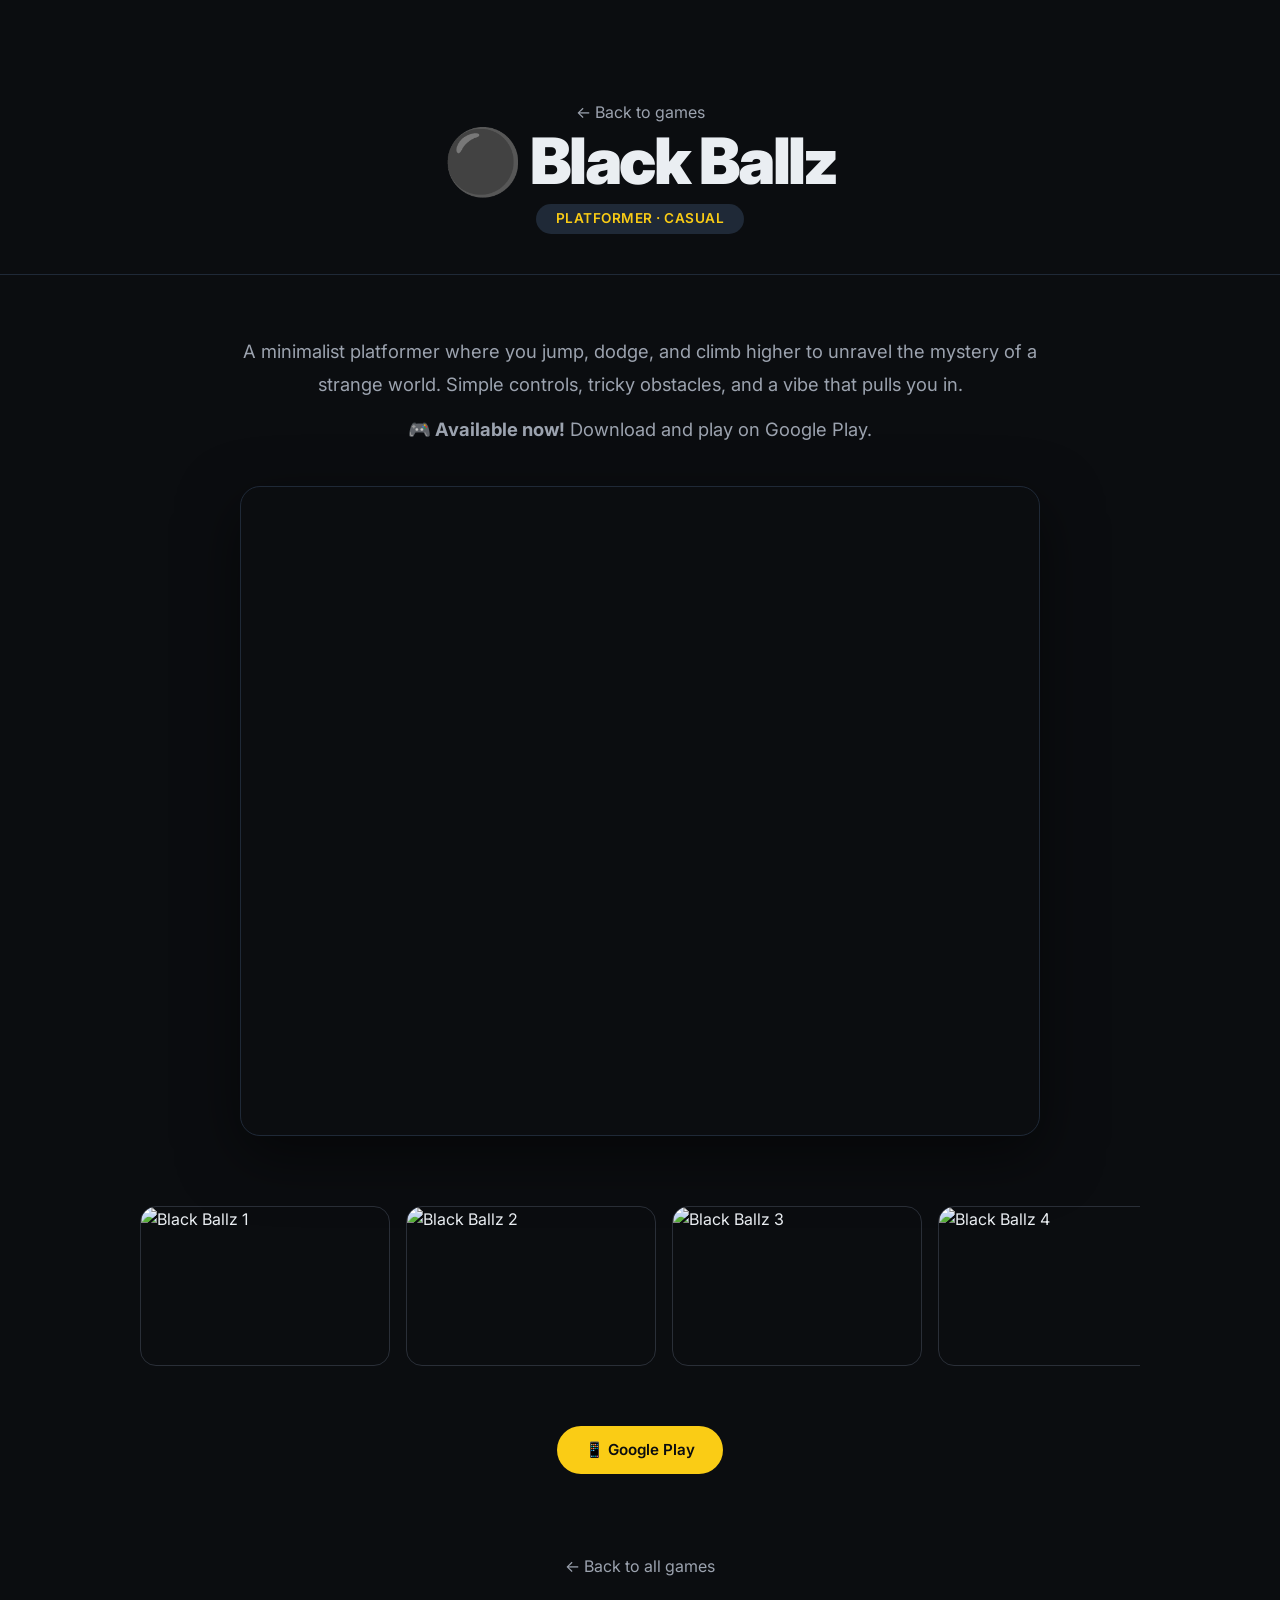
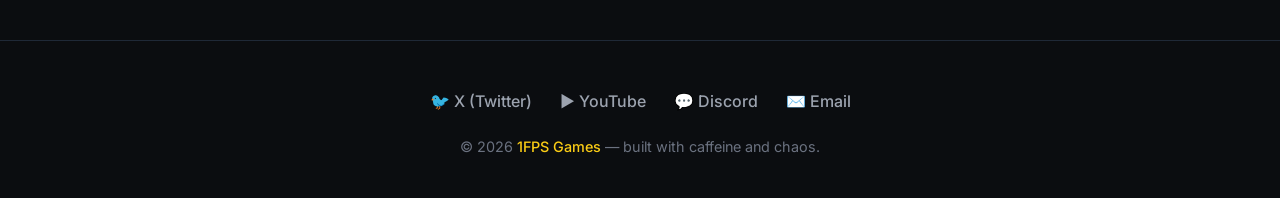
==== black-ballz.html @ e95ba0ad "update" ====
<!DOCTYPE html>
<html lang="en">
<head>
    <meta charset="UTF-8" />
    <meta name="viewport" content="width=device-width, initial-scale=1.0" />
    <title>Black Ballz — 1FPS Games</title>
    <link rel="preconnect" href="https://fonts.googleapis.com" />
    <link rel="preconnect" href="https://fonts.gstatic.com" crossorigin />
    <link href="https://fonts.googleapis.com/css2?family=Inter:opsz,wght@14..32,400;14..32,600;14..32,800;14..32,900&display=swap" rel="stylesheet" />
    <link rel="stylesheet" href="style.css" />
    <style>
        .game-page-hero {
            padding: 60px 0 40px;
            text-align: center;
            border-bottom: 1px solid #1f2937;
        }
        .game-page-hero h1 {
            font-size: 4rem;
            font-weight: 900;
            letter-spacing: -0.04em;
            line-height: 1.1;
        }
        .game-page-hero .game-tag {
            display: inline-block;
            margin-top: 8px;
            font-size: 0.85rem;
            font-weight: 600;
            text-transform: uppercase;
            letter-spacing: 0.5px;
            color: #facc15;
            background: #1f2937;
            padding: 4px 20px;
            border-radius: 40px;
        }
        .game-page-content {
            padding: 60px 0;
        }
        .game-page-content .game-description {
            max-width: 800px;
            margin: 0 auto 40px;
            text-align: center;
            color: #9ca3af;
            font-size: 1.15rem;
            line-height: 1.8;
        }
        .trailer-container {
            max-width: 800px;
            margin: 0 auto 50px;
            border-radius: 20px;
            overflow: hidden;
            box-shadow: 0 20px 60px rgba(0, 0, 0, 0.5);
            border: 1px solid #1f2937;
            position: relative;
            padding-bottom: 56.25%;
            height: 0;
        }
        .trailer-container iframe {
            position: absolute;
            top: 0;
            left: 0;
            width: 100%;
            height: 100%;
            border: none;
        }
        .game-links-section {
            display: flex;
            flex-wrap: wrap;
            justify-content: center;
            gap: 16px;
            margin-top: 30px;
        }
        .game-links-section .btn {
            min-width: 160px;
            text-align: center;
        }
        .back-link {
            display: inline-block;
            margin-top: 40px;
            color: #9ca3af;
            transition: color 0.2s;
        }
        .back-link:hover {
            color: #facc15;
        }
        .game-gallery-full {
            display: flex;
            gap: 16px;
            overflow-x: auto;
            padding: 20px 0;
            scroll-snap-type: x mandatory;
            -webkit-overflow-scrolling: touch;
            max-width: 1000px;
            margin: 0 auto 40px;
        }
        .game-gallery-full img {
            flex: 0 0 auto;
            width: 250px;
            height: 160px;
            border-radius: 16px;
            object-fit: cover;
            scroll-snap-align: start;
            border: 1px solid #2a2f38;
            cursor: pointer;
            transition: transform 0.2s ease, box-shadow 0.2s ease;
        }
        .game-gallery-full img:hover {
            transform: scale(1.05);
            box-shadow: 0 8px 24px rgba(250, 204, 21, 0.15);
        }
        @media (max-width: 640px) {
            .game-page-hero h1 { font-size: 2.8rem; }
            .game-gallery-full img { width: 160px; height: 110px; }
        }
    </style>
</head>
<body>

    <header class="game-page-hero">
        <div class="container">
            <a href="index.html" class="back-link">← Back to games</a>
            <h1>⚫ Black Ballz</h1>
            <span class="game-tag">Platformer · Casual</span>
        </div>
    </header>

    <section class="game-page-content">
        <div class="container">
            <div class="game-description">
                <p>
                    A minimalist platformer where you jump, dodge, and climb higher to unravel the mystery of a strange world. 
                    Simple controls, tricky obstacles, and a vibe that pulls you in.
                </p>
                <p style="margin-top: 12px;">
                    <strong>🎮 Available now!</strong> Download and play on Google Play.
                </p>
            </div>

            <!-- TRAILER -->
            <div class="trailer-container">
                <iframe 
                    src="https://www.youtube.com/embed/yVCKELmYBIY" 
                    title="Black Ballz Trailer"
                    allow="accelerometer; autoplay; clipboard-write; encrypted-media; gyroscope; picture-in-picture"
                    allowfullscreen>
                </iframe>
            </div>

            <!-- GALLERY -->
            <div class="game-gallery-full">
                <img src="https://play-lh.googleusercontent.com/OyClKWVtyPOiO0hYVfM76dNzbMozua8fFEUPiEg4Z4ZxYgqRnT93haM8tOFcZLT7q6cBgE1XhkwMc5qQPL3uqA=w526-h296-rw" alt="Black Ballz 1" />
                <img src="https://play-lh.googleusercontent.com/lFc4f-xydNNICZJhSH2kZSEEl821LP0b1F5_9XeNze1vfHYQj4tlTbBzp5A4XVw_d97s4ehnZUJDlf5fetm8AQ=w526-h296-rw" alt="Black Ballz 2" />
                <img src="https://play-lh.googleusercontent.com/QP9L7s_VzWaVBdxAHklePJasHX6oSVU-AXl0LgVOF_2V_WOPk0MUlA8xfrs9g4e0HBfuQ-sikEfa4BJWZBFZ=w2560-h1440-rw" alt="Black Ballz 3" />
                <img src="https://play-lh.googleusercontent.com/ZsvpkglGdHUY4xej0wB7twHHoUWukZtod-kkZc6a5kdbbt3-DBJG6gPtNkKhbQz40sw1h8cOF_fnnKPZdR6Pyic=w2560-h1440-rw" alt="Black Ballz 4" />
            </div>

            <!-- STORE LINKS -->
            <div class="game-links-section">
                <a href="https://play.google.com/store/apps/details?id=com.blackballz" target="_blank" class="btn btn-primary">📱 Google Play</a>
            </div>

            <div style="text-align: center; margin-top: 40px;">
                <a href="index.html" class="back-link">← Back to all games</a>
            </div>
        </div>
    </section>

    <footer class="footer">
        <div class="container">
            <div class="social-links">
                <a href="https://x.com/nobledestus0" target="_blank">🐦 X (Twitter)</a>
                <a href="https://www.youtube.com/@DSquareGames-f5x" target="_blank">▶️ YouTube</a>
                <a href="https://discord.gg/82nvSSJtq" target="_blank">💬 Discord</a>
                <a href="mailto:dsquaregames0@gmail.com">✉️ Email</a>
            </div>
            <p>&copy; 2026 <a href="index.html">1FPS Games</a> — built with caffeine and chaos.</p>
        </div>
    </footer>

    <img class="hover-preview" id="hoverPreview" src="" alt="preview" />
    <div class="lightbox-overlay" id="lightbox">
        <button class="lightbox-close" id="lightboxClose">&times;</button>
        <img id="lightboxImg" src="" alt="Enlarged screenshot" />
    </div>

    <script src="script.js"></script>
</body>
</html>
---- style.css ----
/* ----- RESET & BASE ----- */
* {
    margin: 0;
    padding: 0;
    box-sizing: border-box;
}

body {
    font-family: 'Inter', sans-serif;
    background: #0b0d10;
    color: #eaeef2;
    line-height: 1.6;
    overflow-x: hidden;
}

a {
    text-decoration: none;
    color: inherit;
}

.container {
    max-width: 1200px;
    margin: 0 auto;
    padding: 0 24px;
}

/* ----- UTILITY ----- */
.section-title {
    font-size: 2.8rem;
    font-weight: 900;
    letter-spacing: -0.03em;
    background: linear-gradient(135deg, #facc15, #f97316);
    -webkit-background-clip: text;
    -webkit-text-fill-color: transparent;
    background-clip: text;
    margin-bottom: 12px;
}

.section-sub {
    font-size: 1.1rem;
    color: #9ca3af;
    max-width: 600px;
}

.btn {
    display: inline-block;
    padding: 12px 28px;
    border-radius: 60px;
    font-weight: 600;
    font-size: 0.95rem;
    transition: all 0.2s ease;
    border: none;
    cursor: pointer;
}

.btn-primary {
    background: #facc15;
    color: #0b0d10;
}
.btn-primary:hover {
    background: #fbbf24;
    transform: scale(1.02);
}

.btn-outline {
    background: transparent;
    color: #eaeef2;
    border: 2px solid #374151;
}
.btn-outline:hover {
    border-color: #facc15;
    color: #facc15;
}

/* ----- HERO (Homepage) ----- */
.hero {
    padding: 80px 0 60px;
    text-align: center;
    border-bottom: 1px solid #1f2937;
}

.hero-badge {
    display: inline-block;
    background: #1f2937;
    padding: 4px 16px;
    border-radius: 40px;
    font-size: 0.8rem;
    font-weight: 600;
    letter-spacing: 0.5px;
    text-transform: uppercase;
    color: #facc15;
    margin-bottom: 20px;
}

.hero h1 {
    font-size: 4.5rem;
    font-weight: 900;
    letter-spacing: -0.04em;
    line-height: 1.1;
}

.hero h1 .highlight {
    background: linear-gradient(135deg, #facc15, #f97316);
    -webkit-background-clip: text;
    -webkit-text-fill-color: transparent;
    background-clip: text;
}

.hero p {
    font-size: 1.25rem;
    color: #9ca3af;
    max-width: 600px;
    margin: 20px auto 32px;
}

.hero-actions {
    display: flex;
    flex-wrap: wrap;
    justify-content: center;
    gap: 16px;
}

/* ----- GAMES GRID (Homepage) ----- */
.games-section {
    padding: 80px 0;
}

.games-grid {
    display: grid;
    grid-template-columns: repeat(auto-fit, minmax(340px, 1fr));
    gap: 40px;
    margin-top: 48px;
}

.game-card-link {
    display: block;
    transition: transform 0.2s ease;
}

.game-card-link:hover {
    transform: translateY(-4px);
}

.game-card {
    background: #14181c;
    border-radius: 32px;
    padding: 28px 24px 32px;
    border: 1px solid #1f2937;
    transition: all 0.25s ease;
    display: flex;
    flex-direction: column;
    height: 100%;
}

.game-card:hover {
    border-color: #facc15;
    box-shadow: 0 20px 40px -12px rgba(250, 204, 21, 0.08);
}

.game-card h3 {
    font-size: 1.8rem;
    font-weight: 800;
    letter-spacing: -0.02em;
}

.game-card .game-tag {
    display: inline-block;
    margin-top: 4px;
    font-size: 0.75rem;
    font-weight: 600;
    text-transform: uppercase;
    letter-spacing: 0.5px;
    color: #facc15;
    background: #1f2937;
    padding: 2px 14px;
    border-radius: 40px;
    align-self: flex-start;
}

.game-card p {
    color: #9ca3af;
    margin: 14px 0 20px;
    flex: 1;
}

/* ----- GALLERY (Homepage) ----- */
.game-gallery {
    display: flex;
    gap: 12px;
    overflow-x: auto;
    padding: 4px 0 12px 0;
    scroll-snap-type: x mandatory;
    -webkit-overflow-scrolling: touch;
    margin-bottom: 22px;
    cursor: grab;
    position: relative;
}
.game-gallery:active { cursor: grabbing; }

.game-gallery::-webkit-scrollbar {
    height: 6px;
}
.game-gallery::-webkit-scrollbar-track {
    background: #1a1f26;
    border-radius: 10px;
}
.game-gallery::-webkit-scrollbar-thumb {
    background: #facc15;
    border-radius: 10px;
}

.game-gallery img {
    flex: 0 0 auto;
    width: 140px;
    height: 90px;
    border-radius: 14px;
    object-fit: cover;
    scroll-snap-align: start;
    transition: transform 0.2s ease, box-shadow 0.2s ease;
    border: 1px solid #2a2f38;
    cursor: pointer;
}

/* ----- HOVER BIG PREVIEW (tooltip) ----- */
.hover-preview {
    display: none;
    position: fixed;
    pointer-events: none;
    z-index: 9998;
    border-radius: 16px;
    box-shadow: 0 20px 60px rgba(0, 0, 0, 0.9);
    border: 2px solid #facc15;
    max-width: 60vw;
    max-height: 70vh;
    object-fit: contain;
    background: #0b0d10;
    padding: 4px;
    transform: translate(-50%, -50%) scale(0.95);
    transition: transform 0.15s ease, opacity 0.15s ease;
    opacity: 0;
}

.hover-preview.visible {
    display: block;
    opacity: 1;
    transform: translate(-50%, -50%) scale(1);
}

/* ----- STORE LINKS (Homepage) ----- */
.game-card .store-links {
    display: flex;
    flex-wrap: wrap;
    gap: 12px;
    margin-top: 6px;
}

.game-card .store-links .btn {
    flex: 1 0 auto;
    text-align: center;
    padding: 10px 18px;
    font-size: 0.85rem;
}

.game-card .btn-outline {
    border-color: #374151;
}

/* ----- FOOTER ----- */
.footer {
    padding: 48px 0 40px;
    border-top: 1px solid #1f2937;
    text-align: center;
    color: #6b7280;
    font-size: 0.9rem;
}

.footer a {
    color: #facc15;
    font-weight: 500;
}
.footer a:hover {
    text-decoration: underline;
}

.footer .social-links {
    display: flex;
    justify-content: center;
    flex-wrap: wrap;
    gap: 28px;
    margin-bottom: 20px;
}

.footer .social-links a {
    color: #9ca3af;
    font-weight: 500;
    transition: color 0.2s;
    font-size: 1rem;
}
.footer .social-links a:hover {
    color: #facc15;
    text-decoration: none;
}

/* ----- LIGHTBOX ----- */
.lightbox-overlay {
    display: none;
    position: fixed;
    top: 0;
    left: 0;
    width: 100%;
    height: 100%;
    background: rgba(0, 0, 0, 0.88);
    backdrop-filter: blur(6px);
    justify-content: center;
    align-items: center;
    z-index: 9999;
    padding: 30px;
    animation: fadeIn 0.25s ease;
}
.lightbox-overlay.active {
    display: flex;
}

.lightbox-overlay img {
    max-width: 90vw;
    max-height: 90vh;
    border-radius: 20px;
    box-shadow: 0 30px 80px rgba(0, 0, 0, 0.8);
    object-fit: contain;
    animation: zoomIn 0.3s cubic-bezier(0.2, 0, 0, 1);
}

.lightbox-close {
    position: absolute;
    top: 30px;
    right: 40px;
    font-size: 3rem;
    color: #fff;
    cursor: pointer;
    transition: transform 0.2s;
    background: none;
    border: none;
    line-height: 1;
    font-weight: 300;
    opacity: 0.7;
}
.lightbox-close:hover {
    transform: rotate(90deg);
    opacity: 1;
}

@keyframes fadeIn {
    from { opacity: 0; }
    to { opacity: 1; }
}
@keyframes zoomIn {
    from { transform: scale(0.85); opacity: 0; }
    to { transform: scale(1); opacity: 1; }
}

/* ----- RESPONSIVE ----- */
@media (max-width: 640px) {
    .hero h1 {
        font-size: 2.8rem;
    }
    .section-title {
        font-size: 2.2rem;
    }
    .games-grid {
        grid-template-columns: 1fr;
    }
    .footer .social-links {
        gap: 16px;
    }
    .game-gallery img {
        width: 110px;
        height: 74px;
    }
    .lightbox-overlay img {
        max-width: 95vw;
        max-height: 80vh;
    }
    .hover-preview {
        max-width: 80vw;
        max-height: 50vh;
    }
}
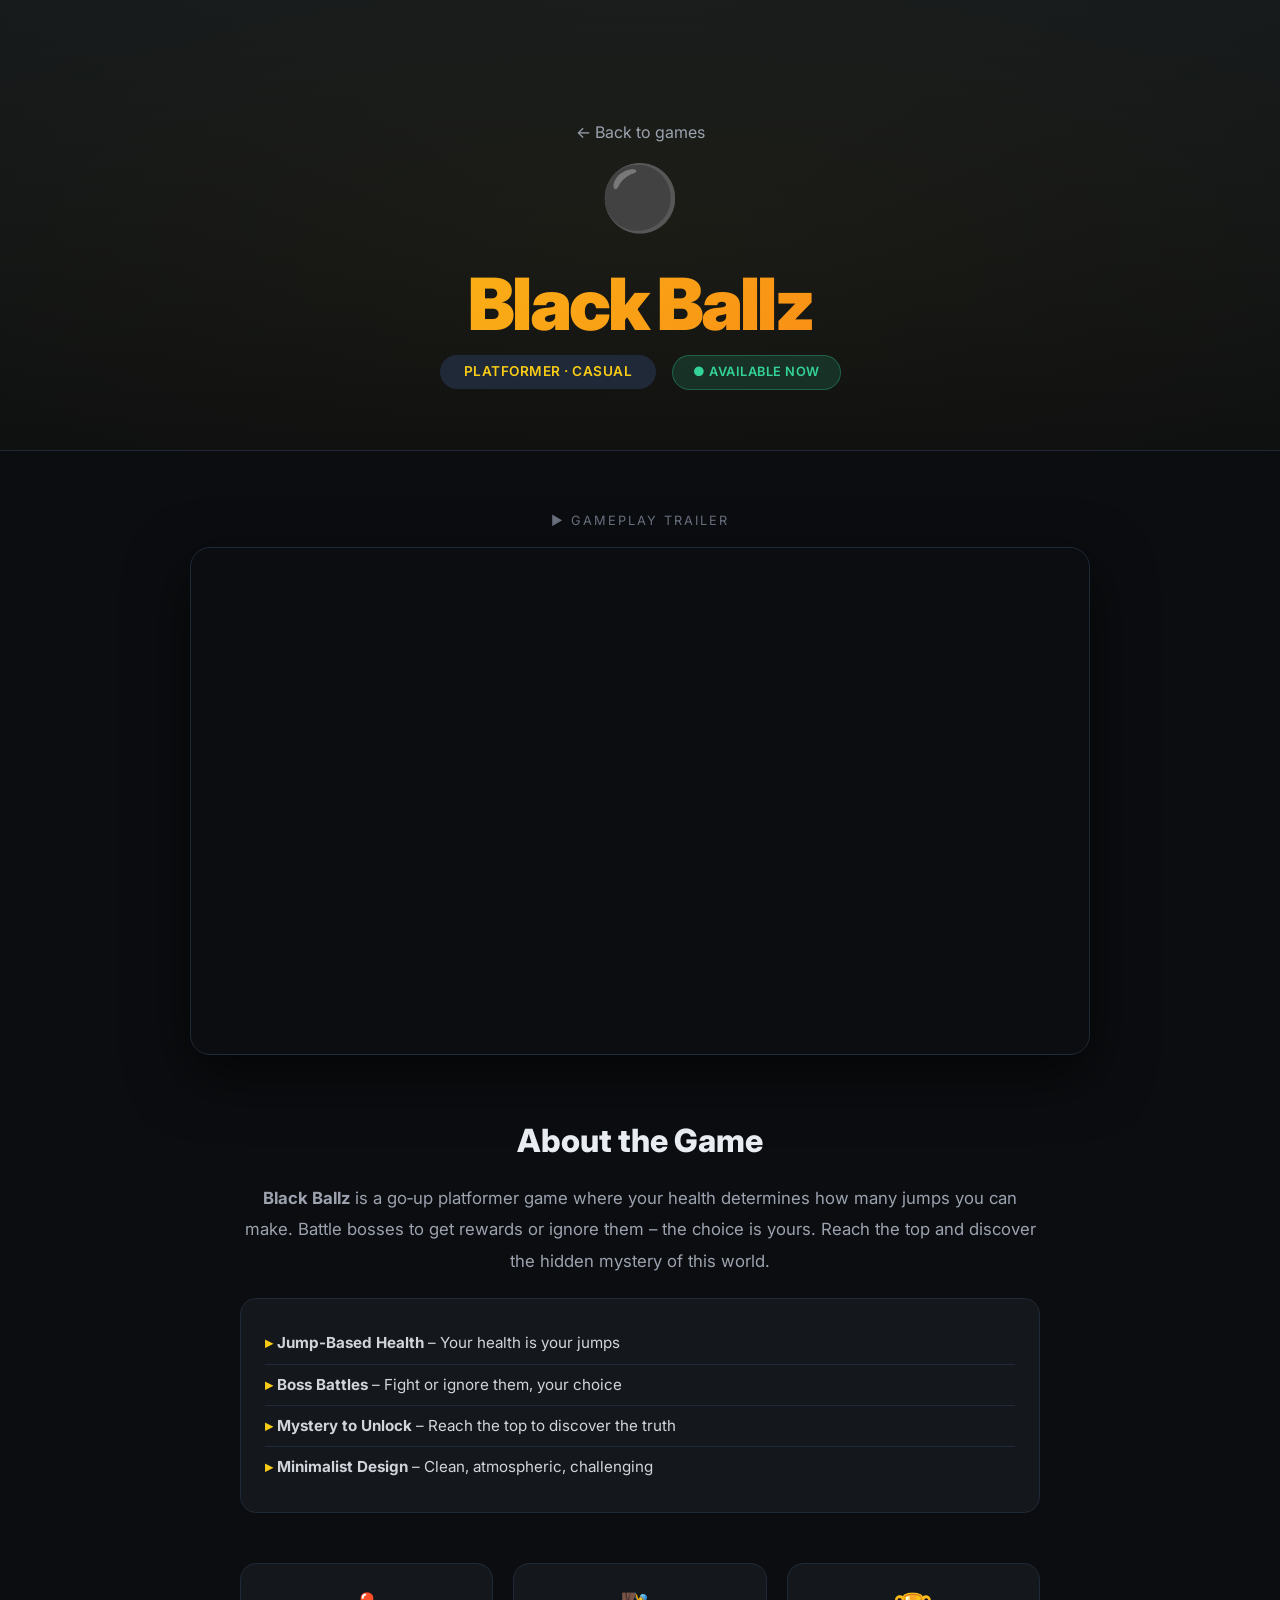
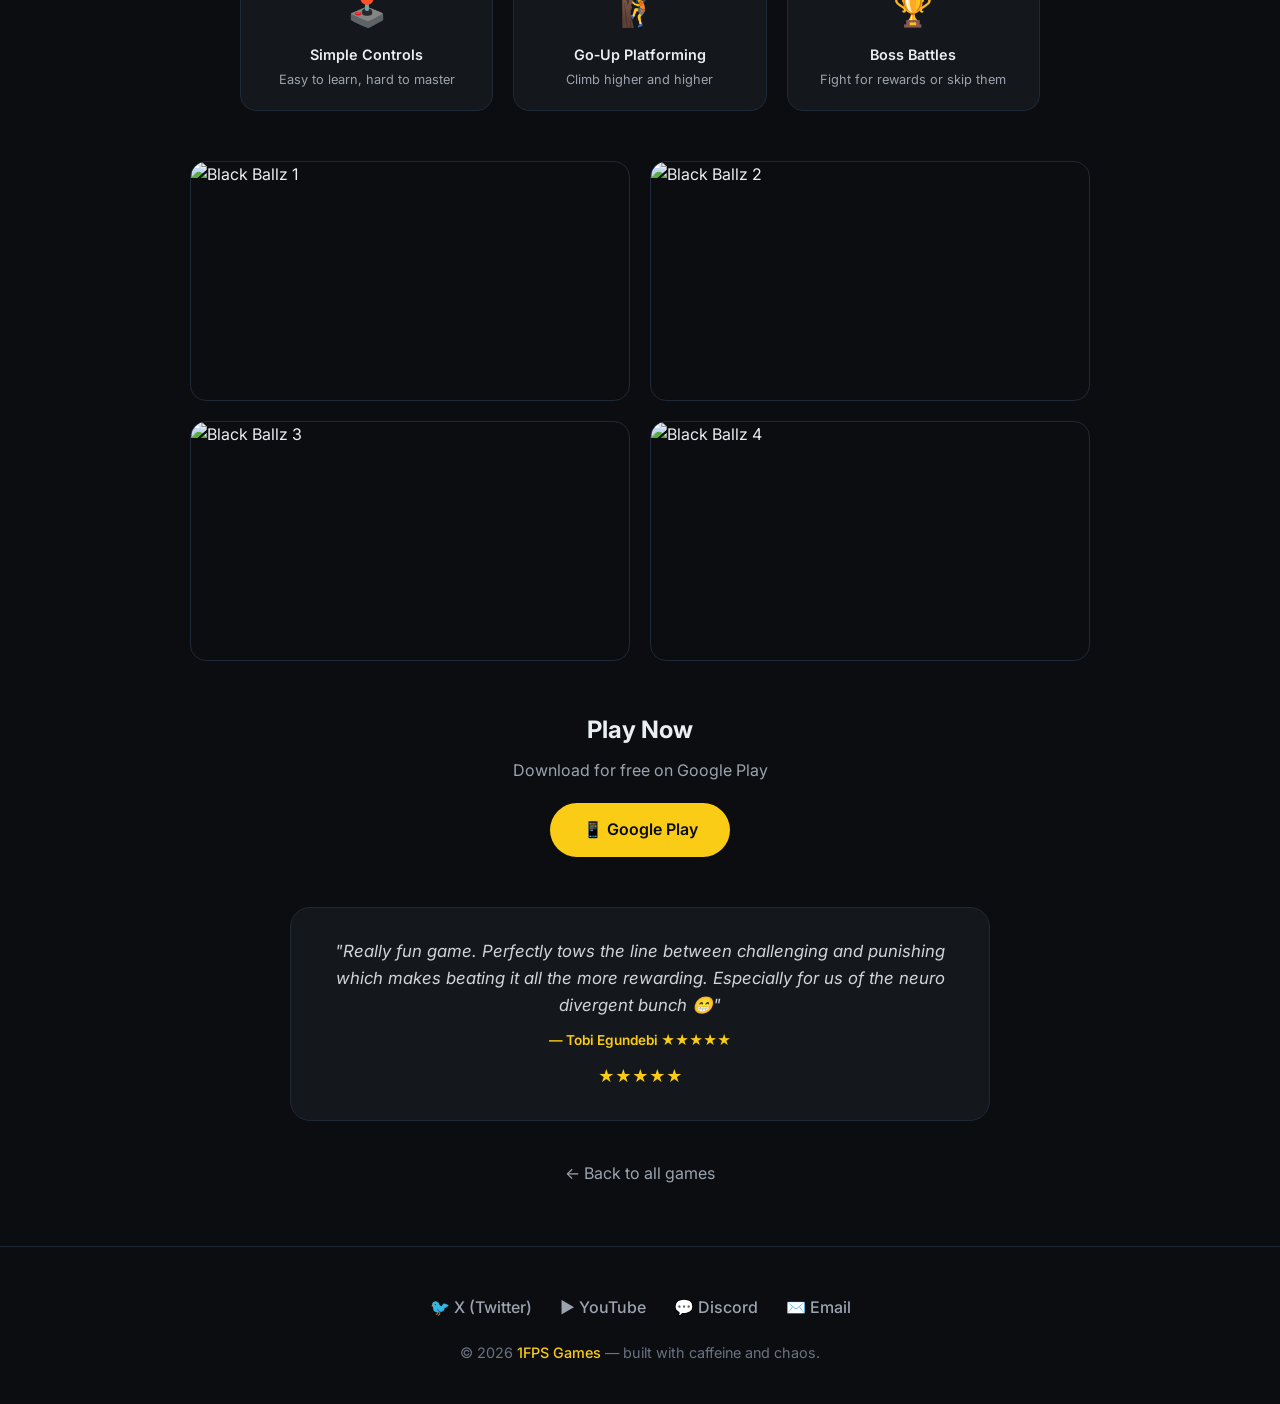
==== commit fef9c0bd: "update" ====
--- a/black-ballz.html
+++ b/black-ballz.html
@@ -4,57 +4,105 @@
     <meta charset="UTF-8" />
     <meta name="viewport" content="width=device-width, initial-scale=1.0" />
     <title>Black Ballz — 1FPS Games</title>
+    <link rel="icon" type="image/png" href="favicon.png" />
     <link rel="preconnect" href="https://fonts.googleapis.com" />
     <link rel="preconnect" href="https://fonts.gstatic.com" crossorigin />
     <link href="https://fonts.googleapis.com/css2?family=Inter:opsz,wght@14..32,400;14..32,600;14..32,800;14..32,900&display=swap" rel="stylesheet" />
     <link rel="stylesheet" href="style.css" />
     <style>
-        .game-page-hero {
-            padding: 60px 0 40px;
-            text-align: center;
+        .game-hero {
+            position: relative;
+            padding: 80px 0 60px;
+            text-align: center;
+            background: linear-gradient(180deg, #14181c 0%, #0b0d10 100%);
             border-bottom: 1px solid #1f2937;
-        }
-        .game-page-hero h1 {
+            overflow: hidden;
+        }
+        .game-hero::before {
+            content: '';
+            position: absolute;
+            top: -50%;
+            left: -50%;
+            width: 200%;
+            height: 200%;
+            background: radial-gradient(ellipse at center, rgba(250, 204, 21, 0.05) 0%, transparent 70%);
+            animation: heroGlow 20s ease-in-out infinite alternate;
+        }
+        @keyframes heroGlow {
+            0% { transform: translate(0, 0); }
+            100% { transform: translate(10%, 10%); }
+        }
+        .game-hero * { position: relative; z-index: 1; }
+
+        .game-hero .game-icon {
             font-size: 4rem;
+            display: block;
+            margin-bottom: 16px;
+        }
+        .game-hero h1 {
+            font-size: 4.5rem;
             font-weight: 900;
             letter-spacing: -0.04em;
             line-height: 1.1;
-        }
-        .game-page-hero .game-tag {
+            background: linear-gradient(135deg, #facc15, #f97316);
+            -webkit-background-clip: text;
+            -webkit-text-fill-color: transparent;
+            background-clip: text;
+        }
+        .game-hero .game-tag {
             display: inline-block;
-            margin-top: 8px;
+            margin-top: 12px;
             font-size: 0.85rem;
             font-weight: 600;
             text-transform: uppercase;
             letter-spacing: 0.5px;
             color: #facc15;
             background: #1f2937;
-            padding: 4px 20px;
+            padding: 6px 24px;
             border-radius: 40px;
         }
-        .game-page-content {
+        .game-hero .game-status {
+            display: inline-block;
+            margin-top: 12px;
+            margin-left: 12px;
+            font-size: 0.8rem;
+            font-weight: 600;
+            text-transform: uppercase;
+            letter-spacing: 0.5px;
+            color: #34d399;
+            background: rgba(52, 211, 153, 0.15);
+            padding: 6px 20px;
+            border-radius: 40px;
+            border: 1px solid rgba(52, 211, 153, 0.3);
+        }
+
+        .game-content {
             padding: 60px 0;
         }
-        .game-page-content .game-description {
-            max-width: 800px;
-            margin: 0 auto 40px;
-            text-align: center;
-            color: #9ca3af;
-            font-size: 1.15rem;
-            line-height: 1.8;
-        }
-        .trailer-container {
-            max-width: 800px;
-            margin: 0 auto 50px;
+
+        .trailer-section {
+            max-width: 900px;
+            margin: 0 auto 60px;
+        }
+        .trailer-section .section-label {
+            text-align: center;
+            font-size: 0.8rem;
+            text-transform: uppercase;
+            letter-spacing: 2px;
+            color: #6b7280;
+            margin-bottom: 16px;
+        }
+        .trailer-wrapper {
+            position: relative;
             border-radius: 20px;
             overflow: hidden;
-            box-shadow: 0 20px 60px rgba(0, 0, 0, 0.5);
+            box-shadow: 0 20px 60px rgba(0, 0, 0, 0.6);
             border: 1px solid #1f2937;
-            position: relative;
             padding-bottom: 56.25%;
             height: 0;
-        }
-        .trailer-container iframe {
+            background: #0b0d10;
+        }
+        .trailer-wrapper iframe {
             position: absolute;
             top: 0;
             left: 0;
@@ -62,17 +110,143 @@
             height: 100%;
             border: none;
         }
-        .game-links-section {
+
+        .about-section {
+            max-width: 800px;
+            margin: 0 auto 50px;
+            text-align: center;
+        }
+        .about-section h2 {
+            font-size: 2rem;
+            font-weight: 800;
+            margin-bottom: 16px;
+            color: #eaeef2;
+        }
+        .about-section p {
+            color: #9ca3af;
+            font-size: 1.05rem;
+            line-height: 1.9;
+            margin-bottom: 16px;
+        }
+        .about-section .highlight-box {
+            background: #14181c;
+            border: 1px solid #1f2937;
+            border-radius: 16px;
+            padding: 24px;
+            margin-top: 20px;
+            text-align: left;
+        }
+        .about-section .highlight-box ul {
+            list-style: none;
+            padding: 0;
+            color: #d1d5db;
+        }
+        .about-section .highlight-box ul li {
+            padding: 8px 0;
+            border-bottom: 1px solid #1f2937;
+            font-size: 0.95rem;
+        }
+        .about-section .highlight-box ul li:last-child {
+            border-bottom: none;
+        }
+        .about-section .highlight-box ul li::before {
+            content: '▸ ';
+            color: #facc15;
+            font-weight: 700;
+        }
+
+        .features-grid {
+            display: grid;
+            grid-template-columns: repeat(3, 1fr);
+            gap: 20px;
+            max-width: 800px;
+            margin: 0 auto 50px;
+        }
+        .feature-item {
+            background: #14181c;
+            border: 1px solid #1f2937;
+            border-radius: 16px;
+            padding: 20px;
+            text-align: center;
+            transition: border-color 0.2s;
+        }
+        .feature-item:hover {
+            border-color: #facc15;
+        }
+        .feature-item .feature-icon {
+            font-size: 2rem;
+            display: block;
+            margin-bottom: 8px;
+        }
+        .feature-item .feature-label {
+            font-size: 0.9rem;
+            font-weight: 600;
+            color: #eaeef2;
+        }
+        .feature-item .feature-desc {
+            font-size: 0.8rem;
+            color: #9ca3af;
+            margin-top: 4px;
+        }
+
+        .screenshot-grid {
+            display: grid;
+            grid-template-columns: repeat(2, 1fr);
+            gap: 20px;
+            max-width: 900px;
+            margin: 0 auto 50px;
+        }
+        .screenshot-grid img {
+            width: 100%;
+            height: 240px;
+            object-fit: cover;
+            border-radius: 16px;
+            border: 1px solid #1f2937;
+            cursor: pointer;
+            transition: transform 0.3s ease, box-shadow 0.3s ease;
+        }
+        .screenshot-grid img:hover {
+            transform: scale(1.03);
+            box-shadow: 0 12px 32px rgba(0, 0, 0, 0.4);
+            border-color: #facc15;
+        }
+
+        .store-buttons {
             display: flex;
             flex-wrap: wrap;
             justify-content: center;
             gap: 16px;
-            margin-top: 30px;
-        }
-        .game-links-section .btn {
-            min-width: 160px;
-            text-align: center;
-        }
+            margin-top: 20px;
+        }
+        .store-buttons .btn {
+            min-width: 180px;
+            text-align: center;
+            padding: 14px 32px;
+            font-size: 1rem;
+        }
+
+        .quotes-section {
+            max-width: 700px;
+            margin: 50px auto 0;
+            padding: 30px;
+            background: #14181c;
+            border-radius: 20px;
+            border: 1px solid #1f2937;
+            text-align: center;
+        }
+        .quotes-section .quote {
+            font-size: 1.05rem;
+            color: #d1d5db;
+            font-style: italic;
+            line-height: 1.6;
+        }
+        .quotes-section .quote-author {
+            margin-top: 12px;
+            font-size: 0.85rem;
+            color: #facc15;
+            font-weight: 600;
+        }
+
         .back-link {
             display: inline-block;
             margin-top: 40px;
@@ -82,71 +256,100 @@
         .back-link:hover {
             color: #facc15;
         }
-        .game-gallery-full {
-            display: flex;
-            gap: 16px;
-            overflow-x: auto;
-            padding: 20px 0;
-            scroll-snap-type: x mandatory;
-            -webkit-overflow-scrolling: touch;
-            max-width: 1000px;
-            margin: 0 auto 40px;
-        }
-        .game-gallery-full img {
-            flex: 0 0 auto;
-            width: 250px;
-            height: 160px;
-            border-radius: 16px;
-            object-fit: cover;
-            scroll-snap-align: start;
-            border: 1px solid #2a2f38;
-            cursor: pointer;
-            transition: transform 0.2s ease, box-shadow 0.2s ease;
-        }
-        .game-gallery-full img:hover {
-            transform: scale(1.05);
-            box-shadow: 0 8px 24px rgba(250, 204, 21, 0.15);
-        }
+
         @media (max-width: 640px) {
-            .game-page-hero h1 { font-size: 2.8rem; }
-            .game-gallery-full img { width: 160px; height: 110px; }
+            .game-hero h1 { font-size: 2.8rem; }
+            .screenshot-grid {
+                grid-template-columns: 1fr;
+            }
+            .screenshot-grid img {
+                height: 200px;
+            }
+            .features-grid {
+                grid-template-columns: 1fr 1fr;
+            }
+            .game-hero .game-status {
+                display: block;
+                margin-left: 0;
+                margin-top: 8px;
+            }
+        }
+        @media (max-width: 480px) {
+            .features-grid {
+                grid-template-columns: 1fr;
+            }
         }
     </style>
 </head>
 <body>
 
-    <header class="game-page-hero">
+    <!-- ===== HERO ===== -->
+    <header class="game-hero">
         <div class="container">
-            <a href="index.html" class="back-link">← Back to games</a>
-            <h1>⚫ Black Ballz</h1>
-            <span class="game-tag">Platformer · Casual</span>
+            <a href="index.html" class="back-link" style="position:relative;z-index:2;">← Back to games</a>
+            <span class="game-icon">⚫</span>
+            <h1>Black Ballz</h1>
+            <div>
+                <span class="game-tag">Platformer · Casual</span>
+                <span class="game-status">● Available Now</span>
+            </div>
         </div>
     </header>
 
-    <section class="game-page-content">
+    <!-- ===== CONTENT ===== -->
+    <section class="game-content">
         <div class="container">
-            <div class="game-description">
+
+            <!-- TRAILER -->
+            <div class="trailer-section">
+                <div class="section-label">▶ Gameplay Trailer</div>
+                <div class="trailer-wrapper">
+                    <iframe
+                        src="https://www.youtube.com/embed/yVCKELmYBIY"
+                        title="Black Ballz Trailer"
+                        allow="accelerometer; autoplay; clipboard-write; encrypted-media; gyroscope; picture-in-picture"
+                        allowfullscreen>
+                    </iframe>
+                </div>
+            </div>
+
+            <!-- ABOUT -->
+            <div class="about-section">
+                <h2>About the Game</h2>
                 <p>
-                    A minimalist platformer where you jump, dodge, and climb higher to unravel the mystery of a strange world. 
-                    Simple controls, tricky obstacles, and a vibe that pulls you in.
+                    <strong>Black Ballz</strong> is a go‑up platformer game where your health determines how many jumps you can make. Battle bosses to get rewards or ignore them – the choice is yours. Reach the top and discover the hidden mystery of this world.
                 </p>
-                <p style="margin-top: 12px;">
-                    <strong>🎮 Available now!</strong> Download and play on Google Play.
-                </p>
-            </div>
-
-            <!-- TRAILER -->
-            <div class="trailer-container">
-                <iframe 
-                    src="https://www.youtube.com/embed/yVCKELmYBIY" 
-                    title="Black Ballz Trailer"
-                    allow="accelerometer; autoplay; clipboard-write; encrypted-media; gyroscope; picture-in-picture"
-                    allowfullscreen>
-                </iframe>
-            </div>
-
-            <!-- GALLERY -->
-            <div class="game-gallery-full">
+                <div class="highlight-box">
+                    <ul>
+                        <li><strong>Jump-Based Health</strong> – Your health is your jumps</li>
+                        <li><strong>Boss Battles</strong> – Fight or ignore them, your choice</li>
+                        <li><strong>Mystery to Unlock</strong> – Reach the top to discover the truth</li>
+                        <li><strong>Minimalist Design</strong> – Clean, atmospheric, challenging</li>
+                    </ul>
+                </div>
+            </div>
+
+            <!-- FEATURES (3 items) -->
+            <div class="features-grid">
+                <div class="feature-item">
+                    <span class="feature-icon">🕹️</span>
+                    <div class="feature-label">Simple Controls</div>
+                    <div class="feature-desc">Easy to learn, hard to master</div>
+                </div>
+                <div class="feature-item">
+                    <span class="feature-icon">🧗</span>
+                    <div class="feature-label">Go‑Up Platforming</div>
+                    <div class="feature-desc">Climb higher and higher</div>
+                </div>
+                <div class="feature-item">
+                    <span class="feature-icon">🏆</span>
+                    <div class="feature-label">Boss Battles</div>
+                    <div class="feature-desc">Fight for rewards or skip them</div>
+                </div>
+            </div>
+
+            <!-- SCREENSHOTS (Grid) -->
+            <div class="screenshot-grid">
                 <img src="https://play-lh.googleusercontent.com/OyClKWVtyPOiO0hYVfM76dNzbMozua8fFEUPiEg4Z4ZxYgqRnT93haM8tOFcZLT7q6cBgE1XhkwMc5qQPL3uqA=w526-h296-rw" alt="Black Ballz 1" />
                 <img src="https://play-lh.googleusercontent.com/lFc4f-xydNNICZJhSH2kZSEEl821LP0b1F5_9XeNze1vfHYQj4tlTbBzp5A4XVw_d97s4ehnZUJDlf5fetm8AQ=w526-h296-rw" alt="Black Ballz 2" />
                 <img src="https://play-lh.googleusercontent.com/QP9L7s_VzWaVBdxAHklePJasHX6oSVU-AXl0LgVOF_2V_WOPk0MUlA8xfrs9g4e0HBfuQ-sikEfa4BJWZBFZ=w2560-h1440-rw" alt="Black Ballz 3" />
@@ -154,16 +357,32 @@
             </div>
 
             <!-- STORE LINKS -->
-            <div class="game-links-section">
-                <a href="https://play.google.com/store/apps/details?id=com.blackballz" target="_blank" class="btn btn-primary">📱 Google Play</a>
-            </div>
-
-            <div style="text-align: center; margin-top: 40px;">
+            <div style="text-align:center;">
+                <h2 style="font-size:1.5rem;font-weight:700;margin-bottom:8px;">Play Now</h2>
+                <p style="color:#9ca3af;margin-bottom:20px;">Download for free on Google Play</p>
+                <div class="store-buttons">
+                    <a href="https://play.google.com/store/apps/details?id=com.blackballz" target="_blank" class="btn btn-primary">📱 Google Play</a>
+                </div>
+            </div>
+
+            <!-- PLAYER QUOTES -->
+            <div class="quotes-section">
+                <div class="quote">"Really fun game. Perfectly tows the line between challenging and punishing which makes beating it all the more rewarding. Especially for us of the neuro divergent bunch 😁"</div>
+                <div class="quote-author">— Tobi Egundebi ★★★★★</div>
+                <div style="margin-top:12px;display:flex;justify-content:center;gap:4px;color:#facc15;">
+                    ★★★★★
+                </div>
+            </div>
+
+            <!-- BACK LINK -->
+            <div style="text-align:center;">
                 <a href="index.html" class="back-link">← Back to all games</a>
             </div>
+
         </div>
     </section>
 
+    <!-- ===== FOOTER ===== -->
     <footer class="footer">
         <div class="container">
             <div class="social-links">
@@ -176,6 +395,7 @@
         </div>
     </footer>
 
+    <!-- Lightbox -->
     <img class="hover-preview" id="hoverPreview" src="" alt="preview" />
     <div class="lightbox-overlay" id="lightbox">
         <button class="lightbox-close" id="lightboxClose">&times;</button>
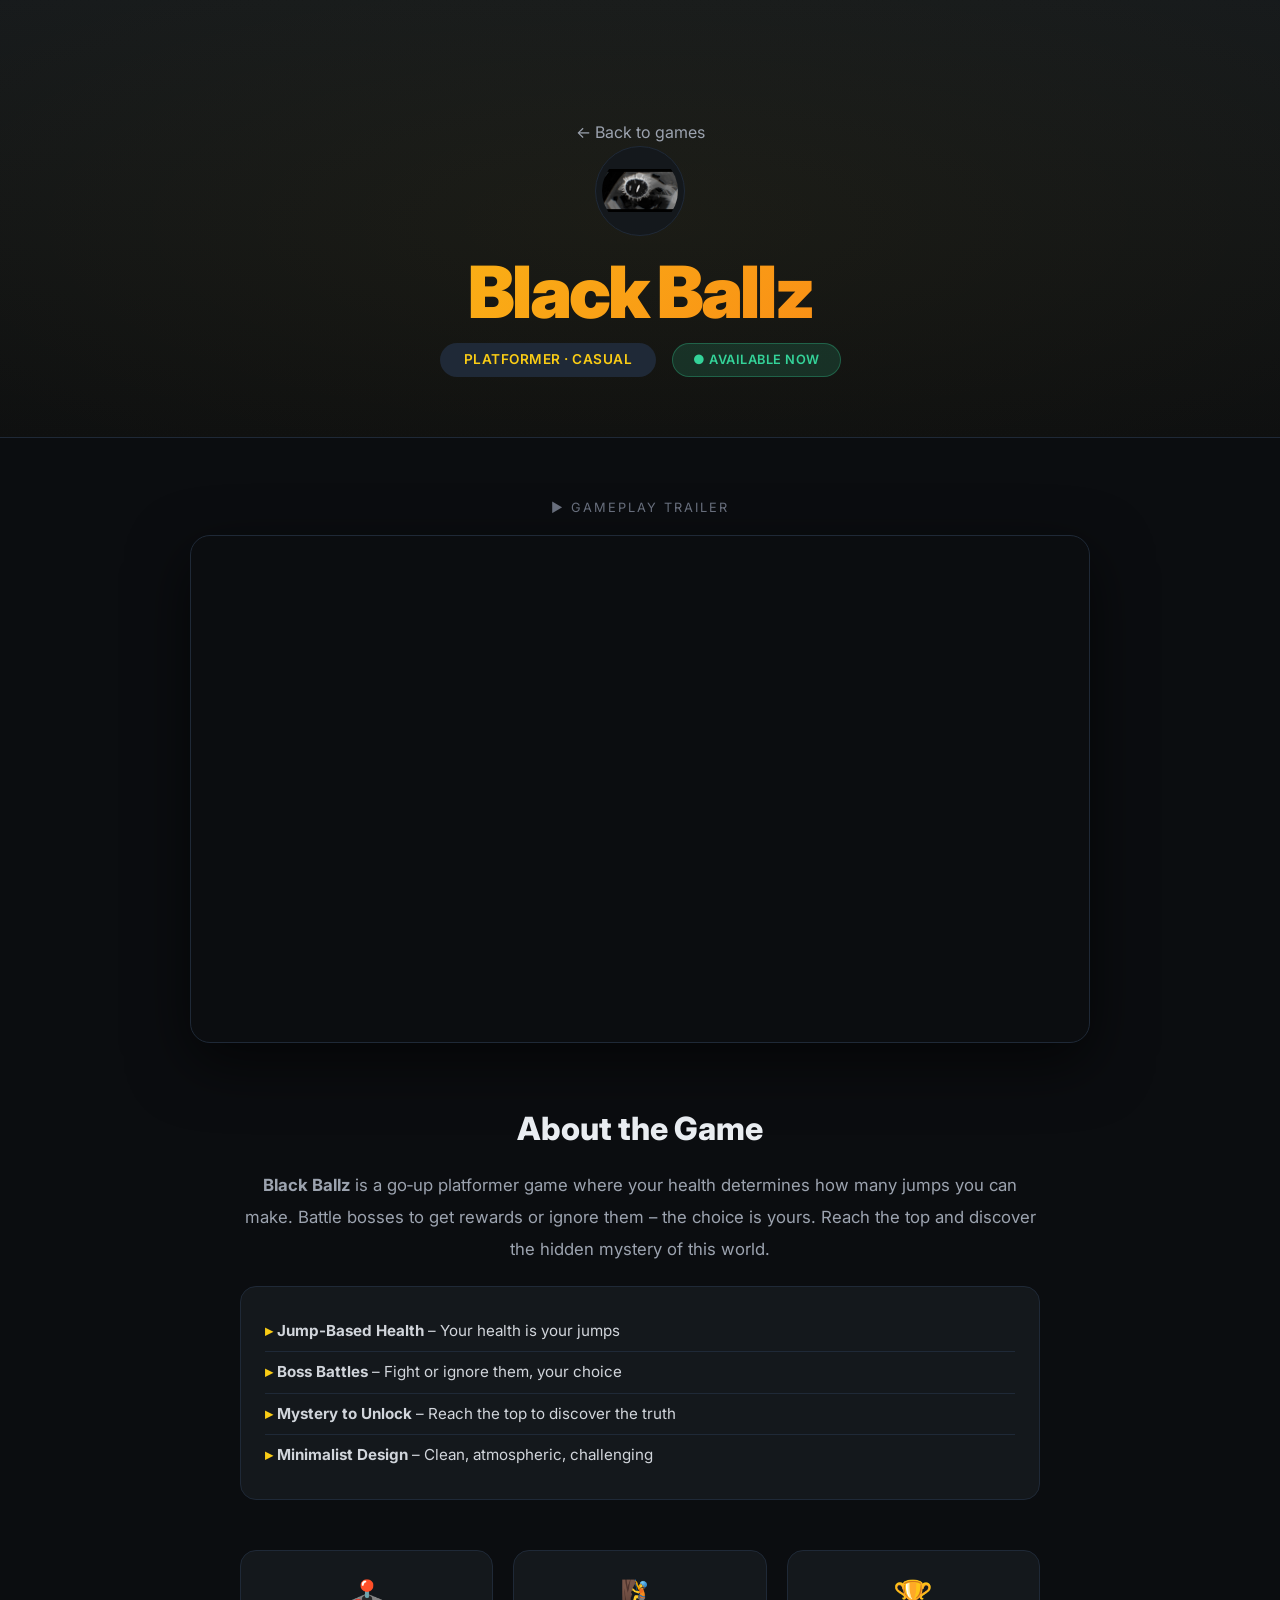
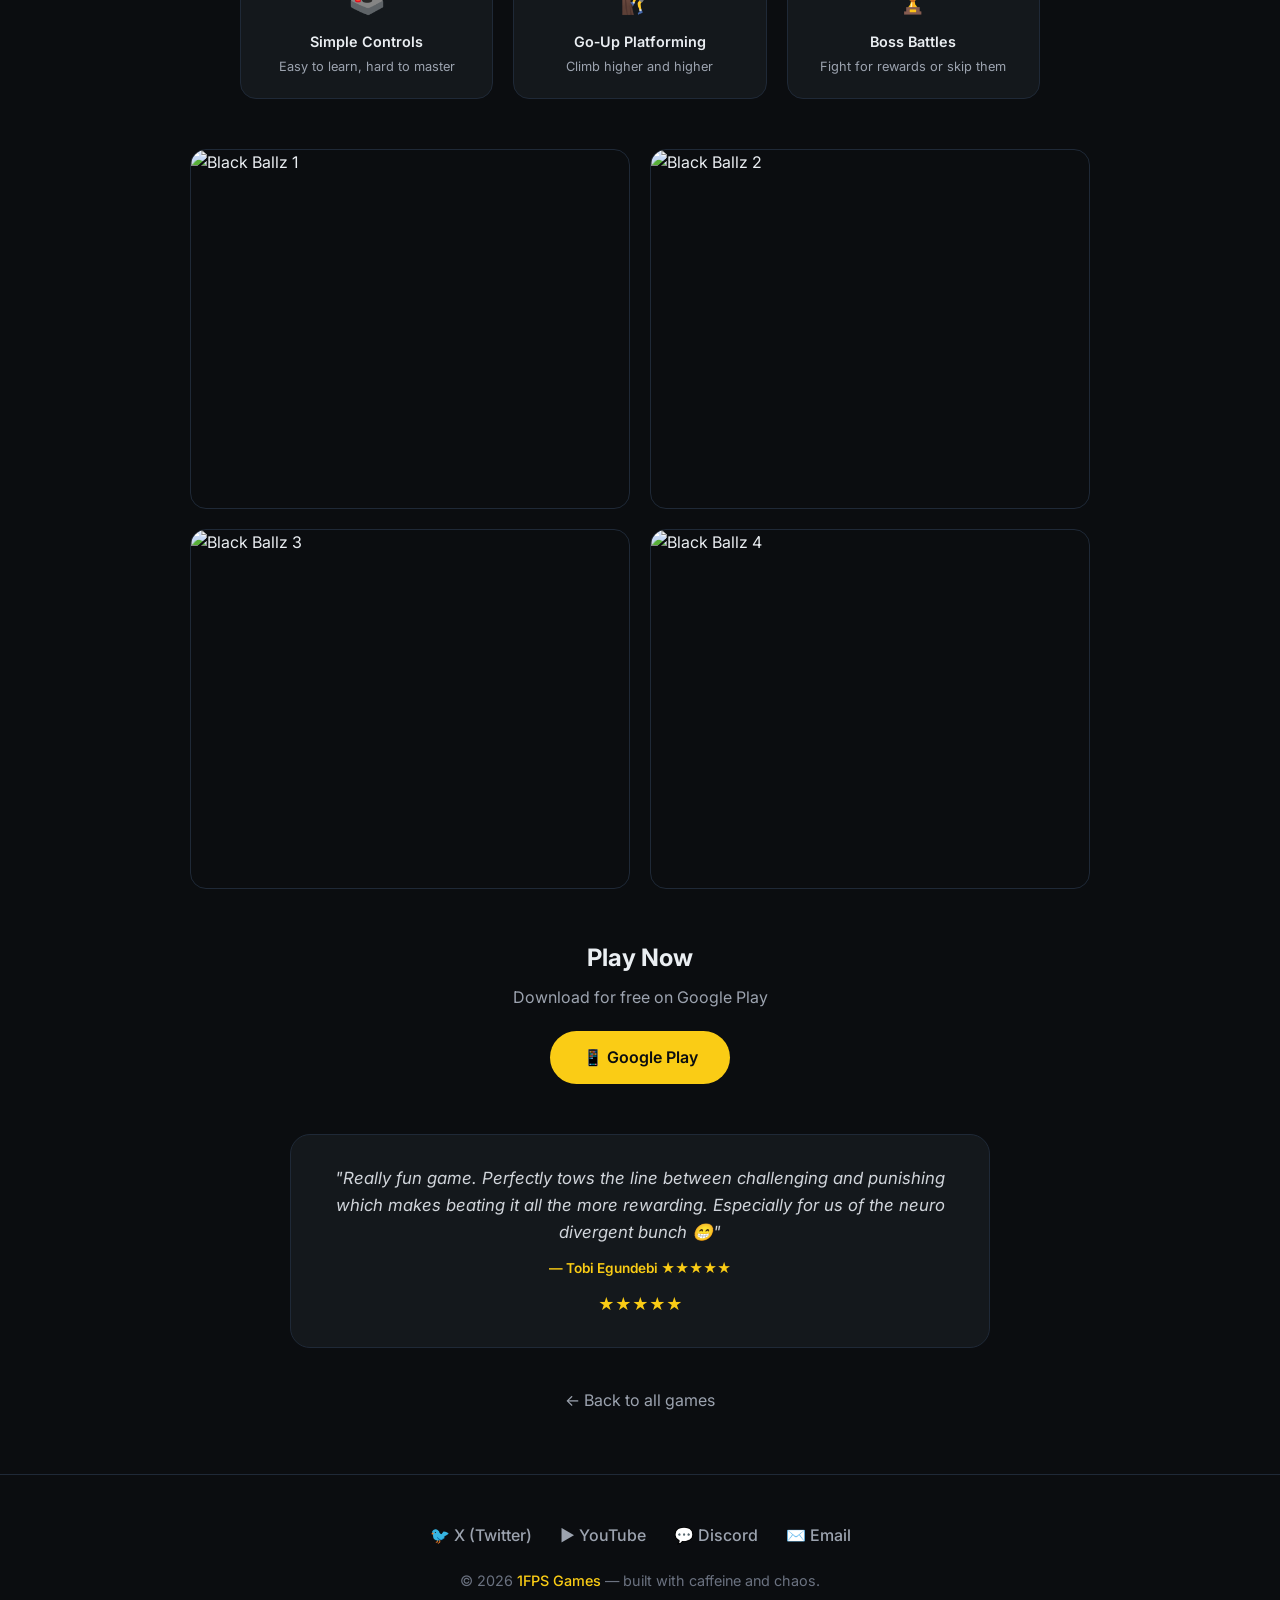
==== commit 31adc88e: "update" ====
--- a/black-ballz.html
+++ b/black-ballz.html
@@ -34,11 +34,18 @@
         }
         .game-hero * { position: relative; z-index: 1; }
 
-        .game-hero .game-icon {
-            font-size: 4rem;
+        .game-icon-img {
+            width: 90px;
+            height: 90px;
+            object-fit: contain;
+            border-radius: 50%;
             display: block;
-            margin-bottom: 16px;
-        }
+            margin: 0 auto 16px;
+            background: #14181c;
+            padding: 6px;
+            border: 1px solid #1f2937;
+        }
+
         .game-hero h1 {
             font-size: 4.5rem;
             font-weight: 900;
@@ -76,10 +83,7 @@
             border: 1px solid rgba(52, 211, 153, 0.3);
         }
 
-        .game-content {
-            padding: 60px 0;
-        }
-
+        .game-content { padding: 60px 0; }
         .trailer-section {
             max-width: 900px;
             margin: 0 auto 60px;
@@ -146,9 +150,7 @@
             border-bottom: 1px solid #1f2937;
             font-size: 0.95rem;
         }
-        .about-section .highlight-box ul li:last-child {
-            border-bottom: none;
-        }
+        .about-section .highlight-box ul li:last-child { border-bottom: none; }
         .about-section .highlight-box ul li::before {
             content: '▸ ';
             color: #facc15;
@@ -170,9 +172,7 @@
             text-align: center;
             transition: border-color 0.2s;
         }
-        .feature-item:hover {
-            border-color: #facc15;
-        }
+        .feature-item:hover { border-color: #facc15; }
         .feature-item .feature-icon {
             font-size: 2rem;
             display: block;
@@ -189,6 +189,7 @@
             margin-top: 4px;
         }
 
+        /* ----- BLACK BALLZ SCREENSHOT GRID (portrait-friendly) ----- */
         .screenshot-grid {
             display: grid;
             grid-template-columns: repeat(2, 1fr);
@@ -198,8 +199,9 @@
         }
         .screenshot-grid img {
             width: 100%;
-            height: 240px;
-            object-fit: cover;
+            height: 360px;
+            object-fit: contain;
+            background: #0b0d10;
             border-radius: 16px;
             border: 1px solid #1f2937;
             cursor: pointer;
@@ -253,41 +255,33 @@
             color: #9ca3af;
             transition: color 0.2s;
         }
-        .back-link:hover {
-            color: #facc15;
-        }
+        .back-link:hover { color: #facc15; }
 
         @media (max-width: 640px) {
             .game-hero h1 { font-size: 2.8rem; }
-            .screenshot-grid {
-                grid-template-columns: 1fr;
-            }
-            .screenshot-grid img {
-                height: 200px;
-            }
-            .features-grid {
-                grid-template-columns: 1fr 1fr;
-            }
+            .screenshot-grid { grid-template-columns: 1fr; }
+            .screenshot-grid img { height: 400px; }
+            .features-grid { grid-template-columns: 1fr 1fr; }
             .game-hero .game-status {
                 display: block;
                 margin-left: 0;
                 margin-top: 8px;
             }
+            .game-icon-img { width: 70px; height: 70px; }
         }
         @media (max-width: 480px) {
-            .features-grid {
-                grid-template-columns: 1fr;
-            }
+            .features-grid { grid-template-columns: 1fr; }
+            .game-icon-img { width: 60px; height: 60px; }
+            .screenshot-grid img { height: 300px; }
         }
     </style>
 </head>
 <body>
 
-    <!-- ===== HERO ===== -->
     <header class="game-hero">
         <div class="container">
             <a href="index.html" class="back-link" style="position:relative;z-index:2;">← Back to games</a>
-            <span class="game-icon">⚫</span>
+            <img class="game-icon-img" src="bb-icon.png" alt="Black Ballz icon" />
             <h1>Black Ballz</h1>
             <div>
                 <span class="game-tag">Platformer · Casual</span>
@@ -296,7 +290,6 @@
         </div>
     </header>
 
-    <!-- ===== CONTENT ===== -->
     <section class="game-content">
         <div class="container">
 
@@ -304,21 +297,14 @@
             <div class="trailer-section">
                 <div class="section-label">▶ Gameplay Trailer</div>
                 <div class="trailer-wrapper">
-                    <iframe
-                        src="https://www.youtube.com/embed/yVCKELmYBIY"
-                        title="Black Ballz Trailer"
-                        allow="accelerometer; autoplay; clipboard-write; encrypted-media; gyroscope; picture-in-picture"
-                        allowfullscreen>
-                    </iframe>
+                    <iframe src="https://www.youtube.com/embed/yVCKELmYBIY" title="Black Ballz Trailer" allow="accelerometer; autoplay; clipboard-write; encrypted-media; gyroscope; picture-in-picture" allowfullscreen></iframe>
                 </div>
             </div>
 
             <!-- ABOUT -->
             <div class="about-section">
                 <h2>About the Game</h2>
-                <p>
-                    <strong>Black Ballz</strong> is a go‑up platformer game where your health determines how many jumps you can make. Battle bosses to get rewards or ignore them – the choice is yours. Reach the top and discover the hidden mystery of this world.
-                </p>
+                <p><strong>Black Ballz</strong> is a go‑up platformer game where your health determines how many jumps you can make. Battle bosses to get rewards or ignore them – the choice is yours. Reach the top and discover the hidden mystery of this world.</p>
                 <div class="highlight-box">
                     <ul>
                         <li><strong>Jump-Based Health</strong> – Your health is your jumps</li>
@@ -329,7 +315,7 @@
                 </div>
             </div>
 
-            <!-- FEATURES (3 items) -->
+            <!-- FEATURES -->
             <div class="features-grid">
                 <div class="feature-item">
                     <span class="feature-icon">🕹️</span>
@@ -348,7 +334,7 @@
                 </div>
             </div>
 
-            <!-- SCREENSHOTS (Grid) -->
+            <!-- SCREENSHOTS (portrait-friendly) -->
             <div class="screenshot-grid">
                 <img src="https://play-lh.googleusercontent.com/OyClKWVtyPOiO0hYVfM76dNzbMozua8fFEUPiEg4Z4ZxYgqRnT93haM8tOFcZLT7q6cBgE1XhkwMc5qQPL3uqA=w526-h296-rw" alt="Black Ballz 1" />
                 <img src="https://play-lh.googleusercontent.com/lFc4f-xydNNICZJhSH2kZSEEl821LP0b1F5_9XeNze1vfHYQj4tlTbBzp5A4XVw_d97s4ehnZUJDlf5fetm8AQ=w526-h296-rw" alt="Black Ballz 2" />
@@ -365,16 +351,13 @@
                 </div>
             </div>
 
-            <!-- PLAYER QUOTES -->
+            <!-- QUOTES -->
             <div class="quotes-section">
                 <div class="quote">"Really fun game. Perfectly tows the line between challenging and punishing which makes beating it all the more rewarding. Especially for us of the neuro divergent bunch 😁"</div>
                 <div class="quote-author">— Tobi Egundebi ★★★★★</div>
-                <div style="margin-top:12px;display:flex;justify-content:center;gap:4px;color:#facc15;">
-                    ★★★★★
-                </div>
-            </div>
-
-            <!-- BACK LINK -->
+                <div style="margin-top:12px;display:flex;justify-content:center;gap:4px;color:#facc15;">★★★★★</div>
+            </div>
+
             <div style="text-align:center;">
                 <a href="index.html" class="back-link">← Back to all games</a>
             </div>
@@ -382,7 +365,6 @@
         </div>
     </section>
 
-    <!-- ===== FOOTER ===== -->
     <footer class="footer">
         <div class="container">
             <div class="social-links">
@@ -395,7 +377,6 @@
         </div>
     </footer>
 
-    <!-- Lightbox -->
     <img class="hover-preview" id="hoverPreview" src="" alt="preview" />
     <div class="lightbox-overlay" id="lightbox">
         <button class="lightbox-close" id="lightboxClose">&times;</button>
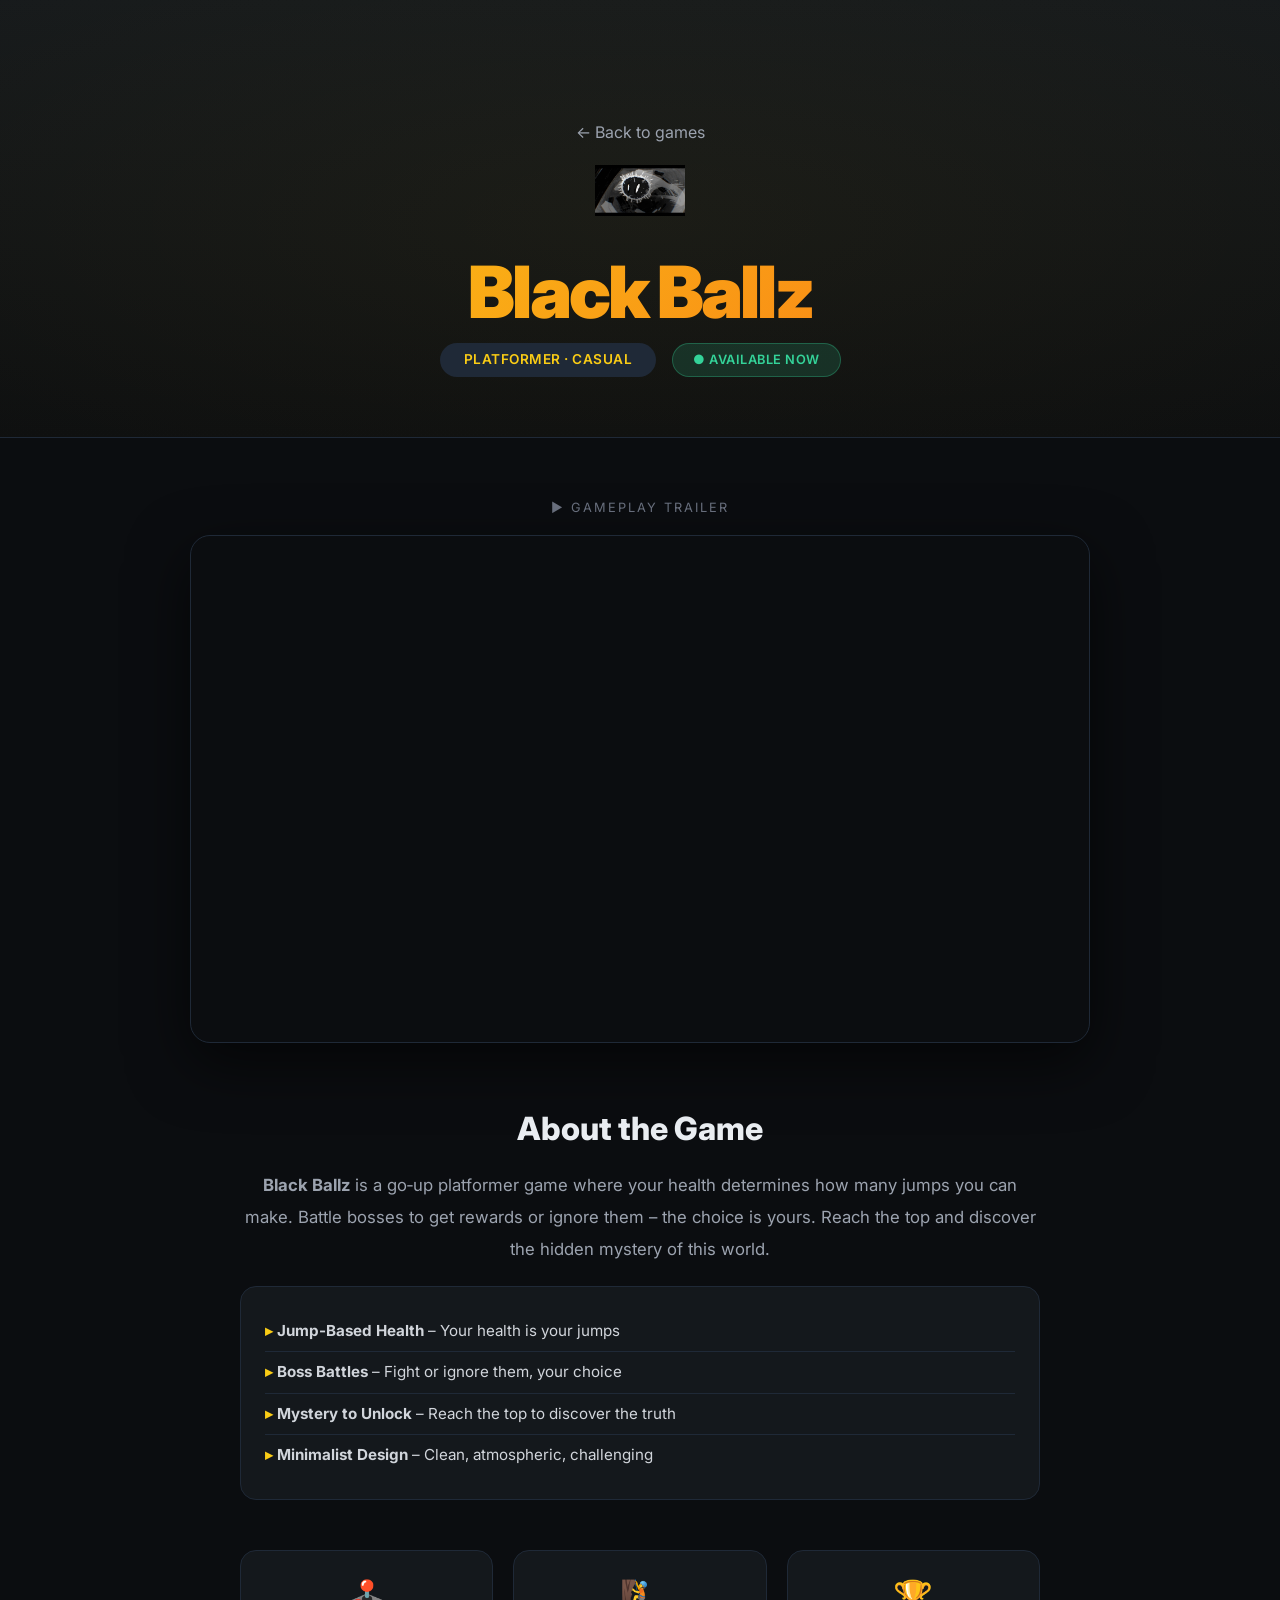
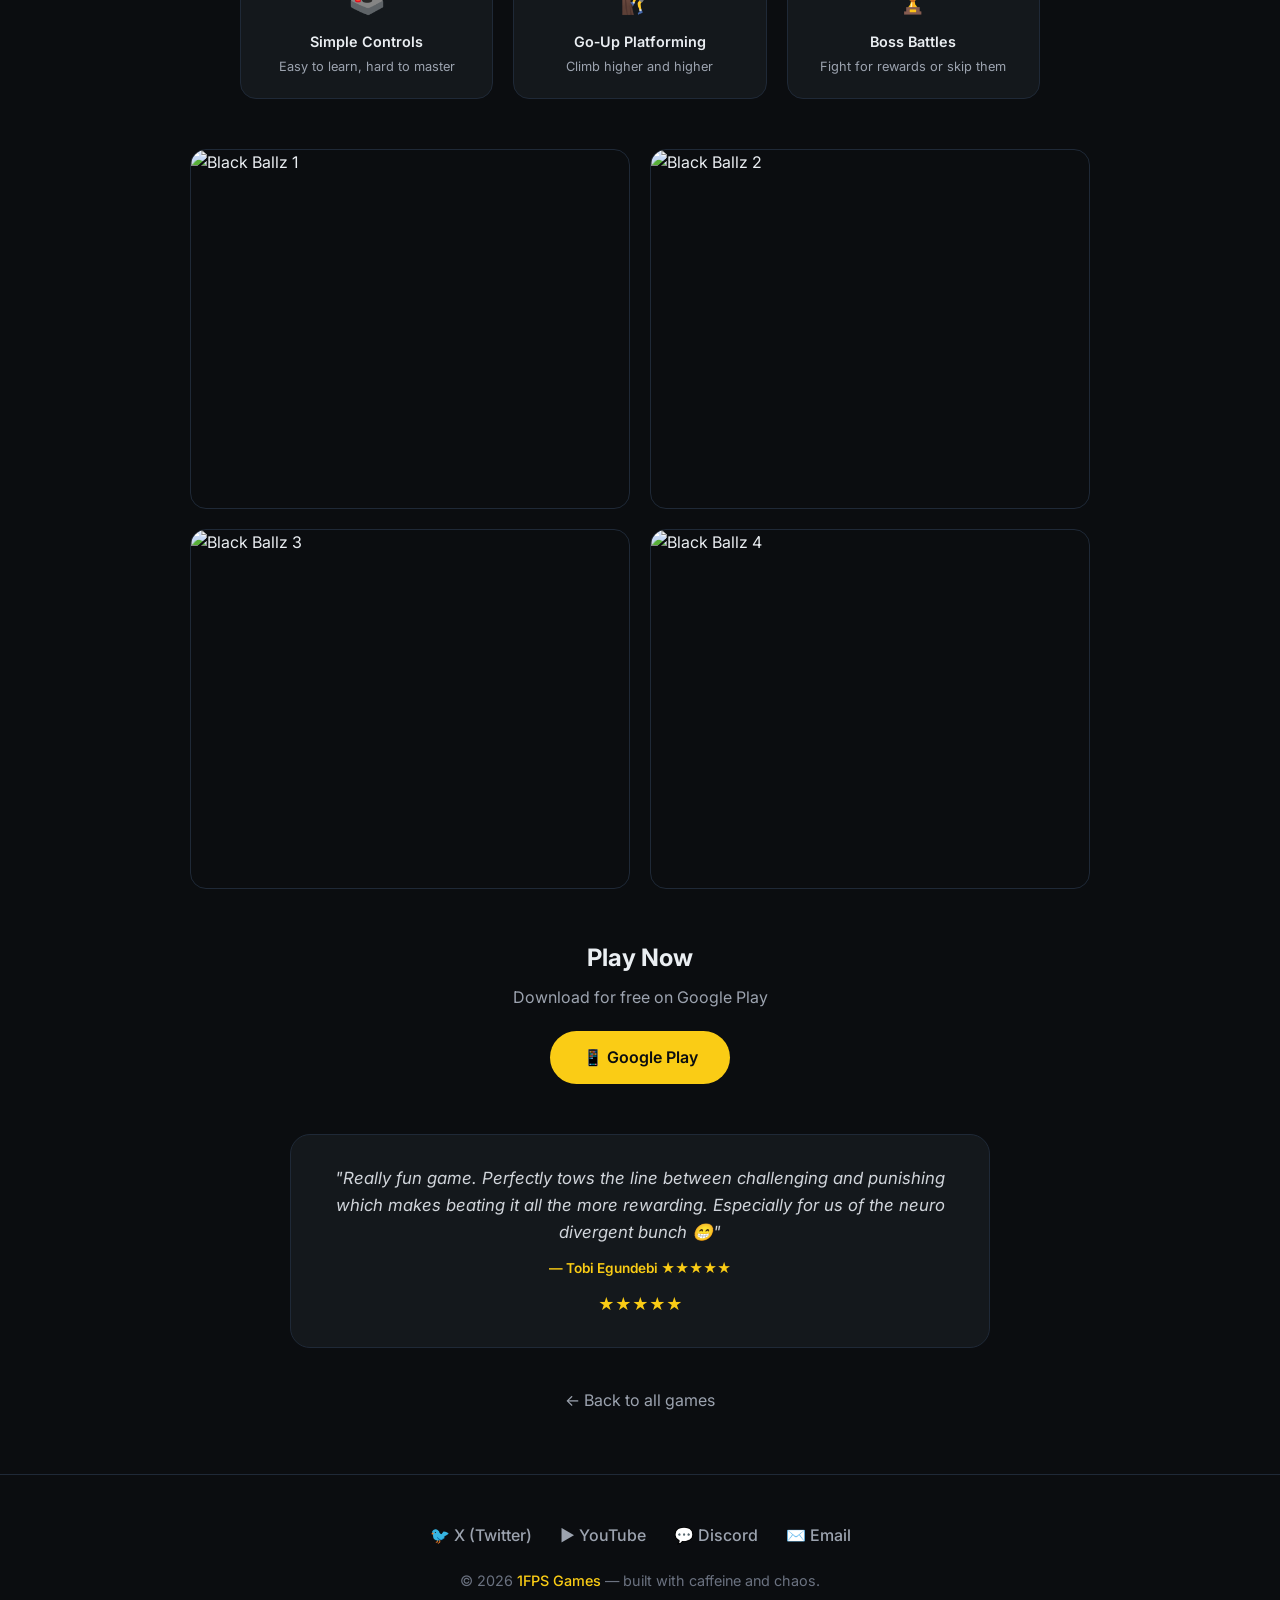
==== commit 3a7d18b1: "update" ====
--- a/black-ballz.html
+++ b/black-ballz.html
@@ -38,12 +38,8 @@
             width: 90px;
             height: 90px;
             object-fit: contain;
-            border-radius: 50%;
             display: block;
             margin: 0 auto 16px;
-            background: #14181c;
-            padding: 6px;
-            border: 1px solid #1f2937;
         }
 
         .game-hero h1 {
@@ -189,7 +185,6 @@
             margin-top: 4px;
         }
 
-        /* ----- BLACK BALLZ SCREENSHOT GRID (portrait-friendly) ----- */
         .screenshot-grid {
             display: grid;
             grid-template-columns: repeat(2, 1fr);
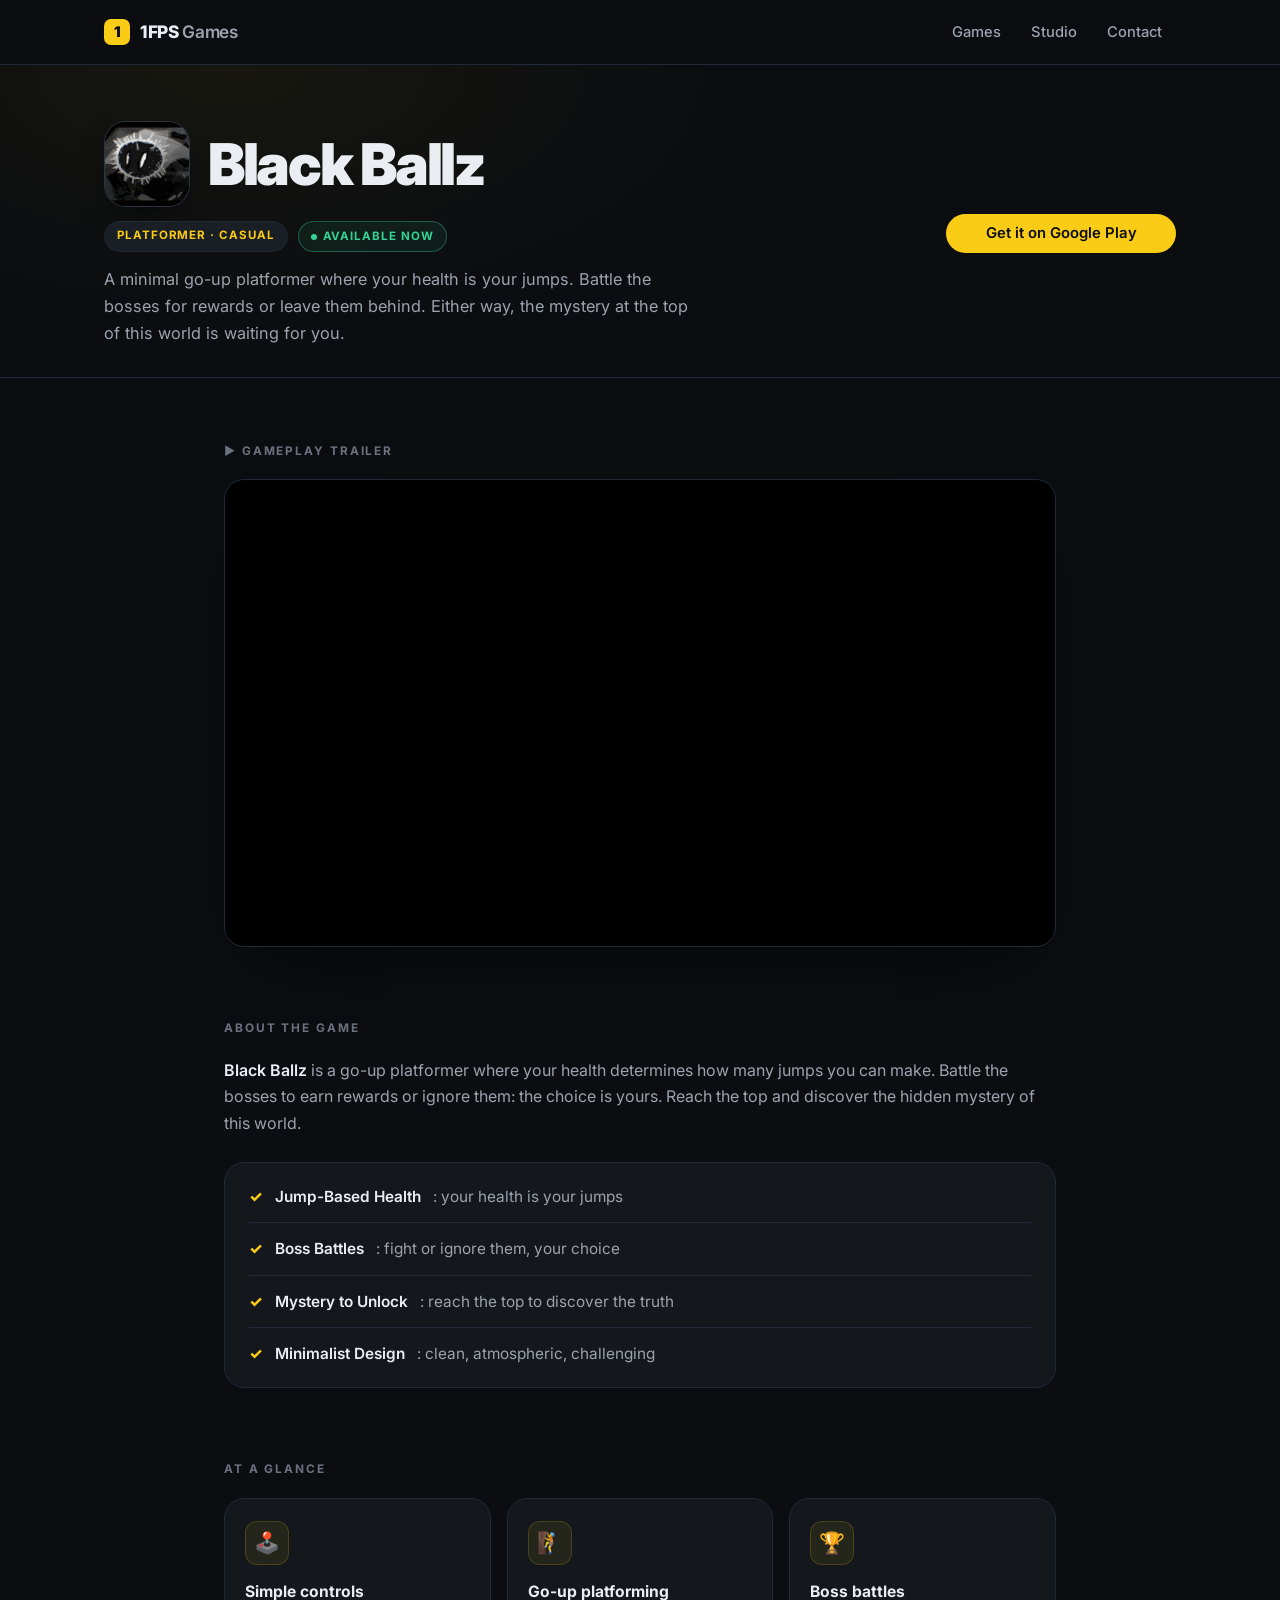
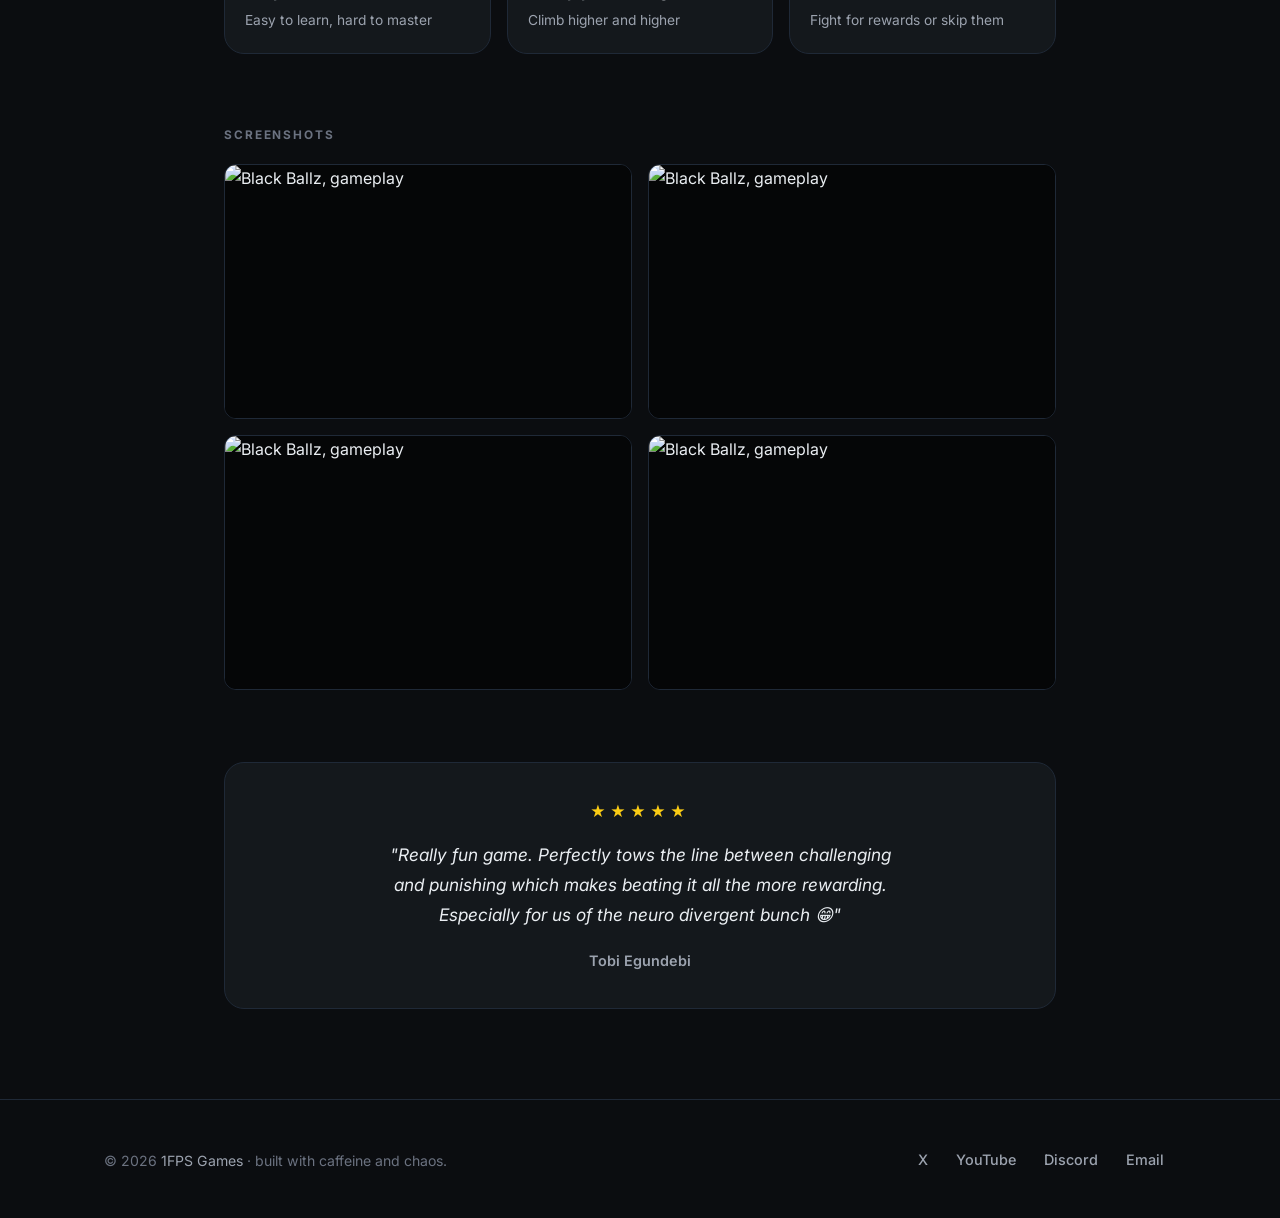
==== commit 0aabba9c: "Rework site design and add Dome 3.0" ====
--- a/black-ballz.html
+++ b/black-ballz.html
@@ -3,379 +3,143 @@
 <head>
     <meta charset="UTF-8" />
     <meta name="viewport" content="width=device-width, initial-scale=1.0" />
-    <title>Black Ballz — 1FPS Games</title>
+    <title>Black Ballz | 1FPS Games</title>
+    <meta name="description" content="Black Ballz is a minimal go-up platformer where your health is your jumps. Battle bosses or climb past them. Free on Google Play." />
     <link rel="icon" type="image/png" href="favicon.png" />
     <link rel="preconnect" href="https://fonts.googleapis.com" />
     <link rel="preconnect" href="https://fonts.gstatic.com" crossorigin />
-    <link href="https://fonts.googleapis.com/css2?family=Inter:opsz,wght@14..32,400;14..32,600;14..32,800;14..32,900&display=swap" rel="stylesheet" />
+    <link href="https://fonts.googleapis.com/css2?family=Inter:opsz,wght@14..32,400;14..32,500;14..32,600;14..32,700;14..32,800;14..32,900&display=swap" rel="stylesheet" />
     <link rel="stylesheet" href="style.css" />
-    <style>
-        .game-hero {
-            position: relative;
-            padding: 80px 0 60px;
-            text-align: center;
-            background: linear-gradient(180deg, #14181c 0%, #0b0d10 100%);
-            border-bottom: 1px solid #1f2937;
-            overflow: hidden;
-        }
-        .game-hero::before {
-            content: '';
-            position: absolute;
-            top: -50%;
-            left: -50%;
-            width: 200%;
-            height: 200%;
-            background: radial-gradient(ellipse at center, rgba(250, 204, 21, 0.05) 0%, transparent 70%);
-            animation: heroGlow 20s ease-in-out infinite alternate;
-        }
-        @keyframes heroGlow {
-            0% { transform: translate(0, 0); }
-            100% { transform: translate(10%, 10%); }
-        }
-        .game-hero * { position: relative; z-index: 1; }
-
-        .game-icon-img {
-            width: 90px;
-            height: 90px;
-            object-fit: contain;
-            display: block;
-            margin: 0 auto 16px;
-        }
-
-        .game-hero h1 {
-            font-size: 4.5rem;
-            font-weight: 900;
-            letter-spacing: -0.04em;
-            line-height: 1.1;
-            background: linear-gradient(135deg, #facc15, #f97316);
-            -webkit-background-clip: text;
-            -webkit-text-fill-color: transparent;
-            background-clip: text;
-        }
-        .game-hero .game-tag {
-            display: inline-block;
-            margin-top: 12px;
-            font-size: 0.85rem;
-            font-weight: 600;
-            text-transform: uppercase;
-            letter-spacing: 0.5px;
-            color: #facc15;
-            background: #1f2937;
-            padding: 6px 24px;
-            border-radius: 40px;
-        }
-        .game-hero .game-status {
-            display: inline-block;
-            margin-top: 12px;
-            margin-left: 12px;
-            font-size: 0.8rem;
-            font-weight: 600;
-            text-transform: uppercase;
-            letter-spacing: 0.5px;
-            color: #34d399;
-            background: rgba(52, 211, 153, 0.15);
-            padding: 6px 20px;
-            border-radius: 40px;
-            border: 1px solid rgba(52, 211, 153, 0.3);
-        }
-
-        .game-content { padding: 60px 0; }
-        .trailer-section {
-            max-width: 900px;
-            margin: 0 auto 60px;
-        }
-        .trailer-section .section-label {
-            text-align: center;
-            font-size: 0.8rem;
-            text-transform: uppercase;
-            letter-spacing: 2px;
-            color: #6b7280;
-            margin-bottom: 16px;
-        }
-        .trailer-wrapper {
-            position: relative;
-            border-radius: 20px;
-            overflow: hidden;
-            box-shadow: 0 20px 60px rgba(0, 0, 0, 0.6);
-            border: 1px solid #1f2937;
-            padding-bottom: 56.25%;
-            height: 0;
-            background: #0b0d10;
-        }
-        .trailer-wrapper iframe {
-            position: absolute;
-            top: 0;
-            left: 0;
-            width: 100%;
-            height: 100%;
-            border: none;
-        }
-
-        .about-section {
-            max-width: 800px;
-            margin: 0 auto 50px;
-            text-align: center;
-        }
-        .about-section h2 {
-            font-size: 2rem;
-            font-weight: 800;
-            margin-bottom: 16px;
-            color: #eaeef2;
-        }
-        .about-section p {
-            color: #9ca3af;
-            font-size: 1.05rem;
-            line-height: 1.9;
-            margin-bottom: 16px;
-        }
-        .about-section .highlight-box {
-            background: #14181c;
-            border: 1px solid #1f2937;
-            border-radius: 16px;
-            padding: 24px;
-            margin-top: 20px;
-            text-align: left;
-        }
-        .about-section .highlight-box ul {
-            list-style: none;
-            padding: 0;
-            color: #d1d5db;
-        }
-        .about-section .highlight-box ul li {
-            padding: 8px 0;
-            border-bottom: 1px solid #1f2937;
-            font-size: 0.95rem;
-        }
-        .about-section .highlight-box ul li:last-child { border-bottom: none; }
-        .about-section .highlight-box ul li::before {
-            content: '▸ ';
-            color: #facc15;
-            font-weight: 700;
-        }
-
-        .features-grid {
-            display: grid;
-            grid-template-columns: repeat(3, 1fr);
-            gap: 20px;
-            max-width: 800px;
-            margin: 0 auto 50px;
-        }
-        .feature-item {
-            background: #14181c;
-            border: 1px solid #1f2937;
-            border-radius: 16px;
-            padding: 20px;
-            text-align: center;
-            transition: border-color 0.2s;
-        }
-        .feature-item:hover { border-color: #facc15; }
-        .feature-item .feature-icon {
-            font-size: 2rem;
-            display: block;
-            margin-bottom: 8px;
-        }
-        .feature-item .feature-label {
-            font-size: 0.9rem;
-            font-weight: 600;
-            color: #eaeef2;
-        }
-        .feature-item .feature-desc {
-            font-size: 0.8rem;
-            color: #9ca3af;
-            margin-top: 4px;
-        }
-
-        .screenshot-grid {
-            display: grid;
-            grid-template-columns: repeat(2, 1fr);
-            gap: 20px;
-            max-width: 900px;
-            margin: 0 auto 50px;
-        }
-        .screenshot-grid img {
-            width: 100%;
-            height: 360px;
-            object-fit: contain;
-            background: #0b0d10;
-            border-radius: 16px;
-            border: 1px solid #1f2937;
-            cursor: pointer;
-            transition: transform 0.3s ease, box-shadow 0.3s ease;
-        }
-        .screenshot-grid img:hover {
-            transform: scale(1.03);
-            box-shadow: 0 12px 32px rgba(0, 0, 0, 0.4);
-            border-color: #facc15;
-        }
-
-        .store-buttons {
-            display: flex;
-            flex-wrap: wrap;
-            justify-content: center;
-            gap: 16px;
-            margin-top: 20px;
-        }
-        .store-buttons .btn {
-            min-width: 180px;
-            text-align: center;
-            padding: 14px 32px;
-            font-size: 1rem;
-        }
-
-        .quotes-section {
-            max-width: 700px;
-            margin: 50px auto 0;
-            padding: 30px;
-            background: #14181c;
-            border-radius: 20px;
-            border: 1px solid #1f2937;
-            text-align: center;
-        }
-        .quotes-section .quote {
-            font-size: 1.05rem;
-            color: #d1d5db;
-            font-style: italic;
-            line-height: 1.6;
-        }
-        .quotes-section .quote-author {
-            margin-top: 12px;
-            font-size: 0.85rem;
-            color: #facc15;
-            font-weight: 600;
-        }
-
-        .back-link {
-            display: inline-block;
-            margin-top: 40px;
-            color: #9ca3af;
-            transition: color 0.2s;
-        }
-        .back-link:hover { color: #facc15; }
-
-        @media (max-width: 640px) {
-            .game-hero h1 { font-size: 2.8rem; }
-            .screenshot-grid { grid-template-columns: 1fr; }
-            .screenshot-grid img { height: 400px; }
-            .features-grid { grid-template-columns: 1fr 1fr; }
-            .game-hero .game-status {
-                display: block;
-                margin-left: 0;
-                margin-top: 8px;
-            }
-            .game-icon-img { width: 70px; height: 70px; }
-        }
-        @media (max-width: 480px) {
-            .features-grid { grid-template-columns: 1fr; }
-            .game-icon-img { width: 60px; height: 60px; }
-            .screenshot-grid img { height: 300px; }
-        }
-    </style>
 </head>
 <body>
 
-    <header class="game-hero">
-        <div class="container">
-            <a href="index.html" class="back-link" style="position:relative;z-index:2;">← Back to games</a>
-            <img class="game-icon-img" src="bb-icon.png" alt="Black Ballz icon" />
-            <h1>Black Ballz</h1>
-            <div>
-                <span class="game-tag">Platformer · Casual</span>
-                <span class="game-status">● Available Now</span>
+    <!-- ===== NAV ===== -->
+    <header class="site-header">
+        <nav class="nav-inner" aria-label="Main">
+            <a class="brand" href="index.html">
+                <span class="brand-mark">1</span>
+                <span>1FPS <span class="brand-dim">Games</span></span>
+            </a>
+            <div class="nav-links">
+                <a class="nav-link" href="index.html#games">Games</a>
+                <a class="nav-link" href="index.html#studio">Studio</a>
+                <a class="nav-link" href="mailto:dsquaregames0@gmail.com">Contact</a>
             </div>
-        </div>
+        </nav>
     </header>
 
-    <section class="game-content">
-        <div class="container">
-
-            <!-- TRAILER -->
-            <div class="trailer-section">
-                <div class="section-label">▶ Gameplay Trailer</div>
-                <div class="trailer-wrapper">
-                    <iframe src="https://www.youtube.com/embed/yVCKELmYBIY" title="Black Ballz Trailer" allow="accelerometer; autoplay; clipboard-write; encrypted-media; gyroscope; picture-in-picture" allowfullscreen></iframe>
+    <!-- ===== GAME HEAD ===== -->
+    <section class="game-head">
+        <div class="container head-grid">
+            <div class="head-info">
+                <div class="head-icon-row">
+                    <img class="head-icon" src="bb-icon.png" alt="Black Ballz icon" />
+                    <h1>Black Ballz</h1>
                 </div>
+                <div class="head-chips">
+                    <span class="chip">Platformer · Casual</span>
+                    <span class="status status-live">Available now</span>
+                </div>
+                <p class="head-desc">
+                    A minimal go-up platformer where your health is your jumps. Battle the bosses for rewards
+                    or leave them behind. Either way, the mystery at the top of this world is waiting for you.
+                </p>
             </div>
 
-            <!-- ABOUT -->
-            <div class="about-section">
-                <h2>About the Game</h2>
-                <p><strong>Black Ballz</strong> is a go‑up platformer game where your health determines how many jumps you can make. Battle bosses to get rewards or ignore them – the choice is yours. Reach the top and discover the hidden mystery of this world.</p>
-                <div class="highlight-box">
-                    <ul>
-                        <li><strong>Jump-Based Health</strong> – Your health is your jumps</li>
-                        <li><strong>Boss Battles</strong> – Fight or ignore them, your choice</li>
-                        <li><strong>Mystery to Unlock</strong> – Reach the top to discover the truth</li>
-                        <li><strong>Minimalist Design</strong> – Clean, atmospheric, challenging</li>
-                    </ul>
-                </div>
+            <div class="head-actions">
+                <a class="btn btn-primary" href="https://play.google.com/store/apps/details?id=com.blackballz" target="_blank" rel="noopener">Get it on Google Play</a>
             </div>
-
-            <!-- FEATURES -->
-            <div class="features-grid">
-                <div class="feature-item">
-                    <span class="feature-icon">🕹️</span>
-                    <div class="feature-label">Simple Controls</div>
-                    <div class="feature-desc">Easy to learn, hard to master</div>
-                </div>
-                <div class="feature-item">
-                    <span class="feature-icon">🧗</span>
-                    <div class="feature-label">Go‑Up Platforming</div>
-                    <div class="feature-desc">Climb higher and higher</div>
-                </div>
-                <div class="feature-item">
-                    <span class="feature-icon">🏆</span>
-                    <div class="feature-label">Boss Battles</div>
-                    <div class="feature-desc">Fight for rewards or skip them</div>
-                </div>
-            </div>
-
-            <!-- SCREENSHOTS (portrait-friendly) -->
-            <div class="screenshot-grid">
-                <img src="https://play-lh.googleusercontent.com/OyClKWVtyPOiO0hYVfM76dNzbMozua8fFEUPiEg4Z4ZxYgqRnT93haM8tOFcZLT7q6cBgE1XhkwMc5qQPL3uqA=w526-h296-rw" alt="Black Ballz 1" />
-                <img src="https://play-lh.googleusercontent.com/lFc4f-xydNNICZJhSH2kZSEEl821LP0b1F5_9XeNze1vfHYQj4tlTbBzp5A4XVw_d97s4ehnZUJDlf5fetm8AQ=w526-h296-rw" alt="Black Ballz 2" />
-                <img src="https://play-lh.googleusercontent.com/QP9L7s_VzWaVBdxAHklePJasHX6oSVU-AXl0LgVOF_2V_WOPk0MUlA8xfrs9g4e0HBfuQ-sikEfa4BJWZBFZ=w2560-h1440-rw" alt="Black Ballz 3" />
-                <img src="https://play-lh.googleusercontent.com/ZsvpkglGdHUY4xej0wB7twHHoUWukZtod-kkZc6a5kdbbt3-DBJG6gPtNkKhbQz40sw1h8cOF_fnnKPZdR6Pyic=w2560-h1440-rw" alt="Black Ballz 4" />
-            </div>
-
-            <!-- STORE LINKS -->
-            <div style="text-align:center;">
-                <h2 style="font-size:1.5rem;font-weight:700;margin-bottom:8px;">Play Now</h2>
-                <p style="color:#9ca3af;margin-bottom:20px;">Download for free on Google Play</p>
-                <div class="store-buttons">
-                    <a href="https://play.google.com/store/apps/details?id=com.blackballz" target="_blank" class="btn btn-primary">📱 Google Play</a>
-                </div>
-            </div>
-
-            <!-- QUOTES -->
-            <div class="quotes-section">
-                <div class="quote">"Really fun game. Perfectly tows the line between challenging and punishing which makes beating it all the more rewarding. Especially for us of the neuro divergent bunch 😁"</div>
-                <div class="quote-author">— Tobi Egundebi ★★★★★</div>
-                <div style="margin-top:12px;display:flex;justify-content:center;gap:4px;color:#facc15;">★★★★★</div>
-            </div>
-
-            <div style="text-align:center;">
-                <a href="index.html" class="back-link">← Back to all games</a>
-            </div>
-
         </div>
     </section>
 
-    <footer class="footer">
-        <div class="container">
-            <div class="social-links">
-                <a href="https://x.com/nobledestus0" target="_blank">🐦 X (Twitter)</a>
-                <a href="https://www.youtube.com/@DSquareGames-f5x" target="_blank">▶️ YouTube</a>
-                <a href="https://discord.gg/82nvSSJtq" target="_blank">💬 Discord</a>
-                <a href="mailto:dsquaregames0@gmail.com">✉️ Email</a>
+    <!-- ===== BODY ===== -->
+    <main class="game-content">
+        <div class="container content-col">
+
+            <!-- TRAILER -->
+            <section>
+                <span class="block-label">▶ Gameplay trailer</span>
+                <div class="trailer-wrap">
+                    <iframe src="https://www.youtube.com/embed/yVCKELmYBIY" title="Black Ballz | Gameplay Trailer" allow="accelerometer; autoplay; clipboard-write; encrypted-media; gyroscope; picture-in-picture" allowfullscreen></iframe>
+                </div>
+            </section>
+
+            <!-- ABOUT -->
+            <section>
+                <span class="block-label">About the game</span>
+                <div class="prose">
+                    <p><strong>Black Ballz</strong> is a go-up platformer where your health determines how many jumps you can make. Battle the bosses to earn rewards or ignore them: the choice is yours. Reach the top and discover the hidden mystery of this world.</p>
+                </div>
+                <div class="highlights">
+                    <ul>
+                        <li><strong>Jump-Based Health</strong>: your health is your jumps</li>
+                        <li><strong>Boss Battles</strong>: fight or ignore them, your choice</li>
+                        <li><strong>Mystery to Unlock</strong>: reach the top to discover the truth</li>
+                        <li><strong>Minimalist Design</strong>: clean, atmospheric, challenging</li>
+                    </ul>
+                </div>
+            </section>
+
+            <!-- FEATURES -->
+            <section>
+                <span class="block-label">At a glance</span>
+                <div class="features">
+                    <div class="feature">
+                        <span class="feature-glyph">🕹️</span>
+                        <div class="feature-label">Simple controls</div>
+                        <div class="feature-desc">Easy to learn, hard to master</div>
+                    </div>
+                    <div class="feature">
+                        <span class="feature-glyph">🧗</span>
+                        <div class="feature-label">Go-up platforming</div>
+                        <div class="feature-desc">Climb higher and higher</div>
+                    </div>
+                    <div class="feature">
+                        <span class="feature-glyph">🏆</span>
+                        <div class="feature-label">Boss battles</div>
+                        <div class="feature-desc">Fight for rewards or skip them</div>
+                    </div>
+                </div>
+            </section>
+
+            <!-- SCREENSHOTS -->
+            <section>
+                <span class="block-label">Screenshots</span>
+                <div class="shot-grid">
+                    <figure class="shot-frame shot-frame--contain"><img src="https://play-lh.googleusercontent.com/OyClKWVtyPOiO0hYVfM76dNzbMozua8fFEUPiEg4Z4ZxYgqRnT93haM8tOFcZLT7q6cBgE1XhkwMc5qQPL3uqA=w526-h296-rw" alt="Black Ballz, gameplay" loading="lazy" /></figure>
+                    <figure class="shot-frame shot-frame--contain"><img src="https://play-lh.googleusercontent.com/lFc4f-xydNNICZJhSH2kZSEEl821LP0b1F5_9XeNze1vfHYQj4tlTbBzp5A4XVw_d97s4ehnZUJDlf5fetm8AQ=w526-h296-rw" alt="Black Ballz, gameplay" loading="lazy" /></figure>
+                    <figure class="shot-frame shot-frame--contain"><img src="https://play-lh.googleusercontent.com/QP9L7s_VzWaVBdxAHklePJasHX6oSVU-AXl0LgVOF_2V_WOPk0MUlA8xfrs9g4e0HBfuQ-sikEfa4BJWZBFZ=w2560-h1440-rw" alt="Black Ballz, gameplay" loading="lazy" /></figure>
+                    <figure class="shot-frame shot-frame--contain"><img src="https://play-lh.googleusercontent.com/ZsvpkglGdHUY4xej0wB7twHHoUWukZtod-kkZc6a5kdbbt3-DBJG6gPtNkKhbQz40sw1h8cOF_fnnKPZdR6Pyic=w2560-h1440-rw" alt="Black Ballz, gameplay" loading="lazy" /></figure>
+                </div>
+            </section>
+
+            <!-- QUOTE -->
+            <aside class="quote-panel">
+                <div class="quote-stars" aria-hidden="true">★★★★★</div>
+                <p class="quote-text">"Really fun game. Perfectly tows the line between challenging and punishing which makes beating it all the more rewarding. Especially for us of the neuro divergent bunch 😁"</p>
+                <div class="quote-author">Tobi Egundebi</div>
+            </aside>
+
+        </div>
+    </main>
+
+    <!-- ===== FOOTER ===== -->
+    <footer class="site-footer">
+        <div class="footer-inner">
+            <p class="copy">© 2026 <a href="index.html">1FPS Games</a> · built with caffeine and chaos.</p>
+            <div class="footer-socials">
+                <a href="https://x.com/nobledestus0" target="_blank" rel="noopener">X</a>
+                <a href="https://www.youtube.com/@DSquareGames-f5x" target="_blank" rel="noopener">YouTube</a>
+                <a href="https://discord.gg/82nvSSJtq" target="_blank" rel="noopener">Discord</a>
+                <a href="mailto:dsquaregames0@gmail.com">Email</a>
             </div>
-            <p>&copy; 2026 <a href="index.html">1FPS Games</a> — built with caffeine and chaos.</p>
         </div>
     </footer>
 
-    <img class="hover-preview" id="hoverPreview" src="" alt="preview" />
-    <div class="lightbox-overlay" id="lightbox">
-        <button class="lightbox-close" id="lightboxClose">&times;</button>
-        <img id="lightboxImg" src="" alt="Enlarged screenshot" />
+    <!-- LIGHTBOX -->
+    <div class="lightbox" id="lightbox" role="dialog" aria-modal="true" aria-label="Screenshot preview">
+        <button class="lightbox-close" id="lightboxClose" aria-label="Close">&times;</button>
+        <img id="lightboxImg" src="" alt="" />
     </div>
 
     <script src="script.js"></script>
--- a/style.css
+++ b/style.css
@@ -1,387 +1,702 @@
-/* ----- RESET & BASE ----- */
-* {
-    margin: 0;
-    padding: 0;
-    box-sizing: border-box;
-}
+/* ==========================================================================
+   1FPS Games: shared design system
+   One file, every page. Palette is the studio's existing dark + yellow.
+   ========================================================================== */
+
+:root {
+    --bg: #0b0d10;
+    --panel: #14181c;
+    --panel-2: #1a1f26;
+    --line: #1f2937;
+    --line-2: #2c3542;
+    --text: #eaeef2;
+    --dim: #9ca3af;
+    --faint: #6b7280;
+    --accent: #facc15;
+    --accent-2: #fbbf24;
+    --green: #34d399;
+    --radius: 20px;
+    --radius-sm: 12px;
+    --font: 'Inter', system-ui, -apple-system, sans-serif;
+    --maxw: 1120px;
+    --nav-h: 64px;
+}
+
+/* ----- Reset & base ----- */
+* { margin: 0; padding: 0; box-sizing: border-box; }
+
+html { scroll-behavior: smooth; }
 
 body {
-    font-family: 'Inter', sans-serif;
-    background: #0b0d10;
-    color: #eaeef2;
-    line-height: 1.6;
-    overflow-x: hidden;
-}
-
-a {
-    text-decoration: none;
-    color: inherit;
-}
-
-.container {
-    max-width: 1200px;
+    font-family: var(--font);
+    background: var(--bg);
+    color: var(--text);
+    line-height: 1.65;
+    -webkit-font-smoothing: antialiased;
+}
+
+img { max-width: 100%; display: block; }
+
+a { color: inherit; text-decoration: none; }
+a:focus-visible, button:focus-visible {
+    outline: 2px solid var(--accent);
+    outline-offset: 2px;
+    border-radius: 6px;
+}
+
+::selection { background: var(--accent); color: var(--bg); }
+
+.container { max-width: var(--maxw); margin: 0 auto; padding: 0 24px; }
+
+h1, h2, h3 { letter-spacing: -0.02em; line-height: 1.12; }
+
+/* ==========================================================================
+   Buttons
+   ========================================================================== */
+.btn {
+    display: inline-flex;
+    align-items: center;
+    justify-content: center;
+    gap: 8px;
+    padding: 11px 22px;
+    border-radius: 999px;
+    font: 600 0.93rem/1 var(--font);
+    border: 1px solid transparent;
+    cursor: pointer;
+    transition: transform 0.2s ease, background 0.2s ease, color 0.2s ease,
+                border-color 0.2s ease, box-shadow 0.2s ease;
+    white-space: nowrap;
+}
+.btn:active { transform: scale(0.98); }
+
+.btn-primary {
+    background: var(--accent);
+    color: #0b0d10;
+}
+.btn-primary:hover {
+    background: var(--accent-2);
+    transform: translateY(-1px);
+    box-shadow: 0 10px 26px -10px rgba(250, 204, 21, 0.5);
+}
+
+.btn-ghost {
+    background: transparent;
+    color: var(--text);
+    border-color: var(--line-2);
+}
+.btn-ghost:hover { border-color: var(--accent); color: var(--accent); }
+
+.btn-lg { padding: 14px 30px; font-size: 1rem; }
+.btn-sm { padding: 8px 16px; font-size: 0.85rem; }
+
+/* ==========================================================================
+   Header / navigation (every page)
+   ========================================================================== */
+.site-header {
+    position: sticky;
+    top: 0;
+    z-index: 100;
+    background: rgba(11, 13, 16, 0.82);
+    backdrop-filter: blur(14px);
+    -webkit-backdrop-filter: blur(14px);
+    border-bottom: 1px solid var(--line);
+}
+.nav-inner {
+    max-width: var(--maxw);
     margin: 0 auto;
     padding: 0 24px;
-}
-
-/* ----- UTILITY ----- */
+    height: var(--nav-h);
+    display: flex;
+    align-items: center;
+    justify-content: space-between;
+    gap: 20px;
+}
+
+.brand {
+    display: inline-flex;
+    align-items: center;
+    gap: 10px;
+    font-size: 1.08rem;
+    font-weight: 800;
+    letter-spacing: -0.02em;
+}
+.brand-mark {
+    width: 26px;
+    height: 26px;
+    border-radius: 7px;
+    background: var(--accent);
+    color: #0b0d10;
+    display: grid;
+    place-items: center;
+    font-size: 0.92rem;
+    font-weight: 900;
+    flex: none;
+}
+.brand-dim { color: var(--dim); font-weight: 600; }
+
+.nav-links { display: flex; align-items: center; gap: 2px; }
+.nav-link {
+    padding: 8px 14px;
+    font-size: 0.92rem;
+    font-weight: 500;
+    color: var(--dim);
+    border-radius: 999px;
+    transition: color 0.2s ease, background 0.2s ease;
+}
+.nav-link:hover { color: var(--text); background: var(--panel-2); }
+
+@media (max-width: 560px) {
+    .nav-link { padding: 8px 10px; font-size: 0.88rem; }
+    .nav-inner { padding: 0 16px; }
+    .container { padding: 0 16px; }
+}
+
+/* ==========================================================================
+   Section scaffolding
+   ========================================================================== */
+.section { padding: 88px 0; }
+.section-head { margin-bottom: 44px; }
+
+.kicker {
+    display: inline-flex;
+    align-items: center;
+    gap: 8px;
+    font-size: 0.75rem;
+    font-weight: 700;
+    letter-spacing: 0.14em;
+    text-transform: uppercase;
+    color: var(--accent);
+    margin-bottom: 14px;
+}
+.kicker::before {
+    content: '';
+    width: 7px;
+    height: 7px;
+    border-radius: 50%;
+    background: var(--accent);
+}
+
 .section-title {
-    font-size: 2.8rem;
+    font-size: clamp(2rem, 3.6vw, 2.7rem);
     font-weight: 900;
     letter-spacing: -0.03em;
-    background: linear-gradient(135deg, #facc15, #f97316);
-    -webkit-background-clip: text;
-    -webkit-text-fill-color: transparent;
-    background-clip: text;
-    margin-bottom: 12px;
-}
-
-.section-sub {
-    font-size: 1.1rem;
-    color: #9ca3af;
-    max-width: 600px;
-}
-
-.btn {
-    display: inline-block;
-    padding: 12px 28px;
-    border-radius: 60px;
+}
+.section-sub { color: var(--dim); max-width: 60ch; margin-top: 12px; }
+
+/* ==========================================================================
+   Hero (homepage)
+   ========================================================================== */
+.hero {
+    padding: 88px 0 84px;
+    background:
+        radial-gradient(900px 480px at 85% 10%, rgba(250, 204, 21, 0.07), transparent 65%),
+        radial-gradient(700px 420px at 8% 90%, rgba(250, 204, 21, 0.04), transparent 60%);
+}
+.hero-grid {
+    display: grid;
+    grid-template-columns: 1.05fr 0.95fr;
+    gap: 64px;
+    align-items: center;
+}
+
+.hero h1 {
+    font-size: clamp(2.9rem, 6.4vw, 4.9rem);
+    font-weight: 900;
+    letter-spacing: -0.045em;
+    line-height: 1.02;
+    margin: 6px 0 20px;
+}
+.hero h1 .accent {
+    color: var(--accent);
+}
+
+.hero .lede {
+    font-size: 1.13rem;
+    color: var(--dim);
+    max-width: 46ch;
+    margin-bottom: 34px;
+}
+.hero .lede strong { color: var(--text); font-weight: 600; }
+
+.hero-actions { display: flex; flex-wrap: wrap; gap: 14px; }
+
+/* Hero poster stack (right column) */
+.hero-art { position: relative; display: flex; flex-direction: column; gap: 26px; }
+.hero-art::before {
+    content: '';
+    position: absolute;
+    inset: -8% -6%;
+    background: radial-gradient(60% 55% at 50% 45%, rgba(250, 204, 21, 0.09), transparent 70%);
+    pointer-events: none;
+}
+
+.poster {
+    position: relative;
+    border-radius: 22px;
+    overflow: hidden;
+    border: 1px solid var(--line-2);
+    box-shadow: 0 30px 70px -28px rgba(0, 0, 0, 0.85);
+    aspect-ratio: 16 / 10;
+    transition: transform 0.5s cubic-bezier(0.2, 0, 0, 1), border-color 0.3s ease;
+}
+.poster:nth-child(1) { transform: rotate(-1.6deg) translateX(-4px); }
+.poster:nth-child(2) { transform: rotate(1.4deg) translateX(4px); }
+.poster:hover {
+    transform: rotate(0deg) translateX(0) scale(1.015);
+    border-color: var(--accent);
+}
+.poster img { width: 100%; height: 100%; object-fit: cover; }
+
+.poster figcaption {
+    position: absolute;
+    left: 18px;
+    right: 18px;
+    bottom: 14px;
+    display: flex;
+    align-items: center;
+    justify-content: space-between;
+    gap: 10px;
+}
+.poster .poster-title {
+    font-weight: 700;
+    font-size: 0.98rem;
+    letter-spacing: -0.01em;
+    color: #fff;
+    text-shadow: 0 1px 12px rgba(0, 0, 0, 0.8);
+}
+.poster figcaption::before {
+    content: '';
+    position: absolute;
+    inset: -26px -20px;
+    background: linear-gradient(0deg, rgba(0, 0, 0, 0.55), transparent);
+    z-index: -1;
+}
+
+.status {
+    display: inline-flex;
+    align-items: center;
+    gap: 6px;
+    font-size: 0.72rem;
+    font-weight: 700;
+    letter-spacing: 0.08em;
+    text-transform: uppercase;
+    padding: 5px 12px;
+    border-radius: 999px;
+    border: 1px solid;
+    white-space: nowrap;
+}
+.status::before { content: ''; width: 6px; height: 6px; border-radius: 50%; background: currentColor; }
+.status-demo { color: var(--accent); border-color: rgba(250, 204, 21, 0.35); background: rgba(250, 204, 21, 0.08); }
+.status-live { color: var(--green); border-color: rgba(52, 211, 153, 0.35); background: rgba(52, 211, 153, 0.08); }
+
+/* ==========================================================================
+   Games (homepage cards)
+   ========================================================================== */
+.games-grid {
+    display: grid;
+    grid-template-columns: repeat(auto-fit, minmax(310px, 1fr));
+    gap: 34px;
+}
+
+.game-card {
+    background: var(--panel);
+    border: 1px solid var(--line);
+    border-radius: 24px;
+    overflow: hidden;
+    display: flex;
+    flex-direction: column;
+    transition: border-color 0.3s ease, transform 0.3s ease, box-shadow 0.3s ease;
+}
+.game-card:hover {
+    border-color: var(--line-2);
+    transform: translateY(-4px);
+    box-shadow: 0 24px 60px -30px rgba(0, 0, 0, 0.8);
+}
+
+.game-art { position: relative; aspect-ratio: 16 / 9; overflow: hidden; }
+.game-art img { width: 100%; height: 100%; object-fit: cover; transition: transform 0.7s ease; }
+.game-card:hover .game-art img { transform: scale(1.045); }
+.game-art .status { position: absolute; top: 14px; right: 14px; }
+
+.game-body { padding: 22px 24px 24px; display: flex; flex-direction: column; gap: 14px; flex: 1; }
+
+.game-title-row { display: flex; align-items: center; gap: 14px; }
+.game-icon {
+    width: 52px;
+    height: 52px;
+    border-radius: 14px;
+    border: 1px solid var(--line-2);
+    object-fit: cover;
+    flex: none;
+    box-shadow: 0 6px 18px -8px rgba(0, 0, 0, 0.7);
+}
+.game-body h3 { font-size: 1.45rem; font-weight: 800; }
+
+.game-meta { display: flex; flex-wrap: wrap; gap: 8px; align-items: center; }
+.chip {
+    font-size: 0.72rem;
+    font-weight: 700;
+    letter-spacing: 0.08em;
+    text-transform: uppercase;
+    color: var(--accent);
+    background: var(--panel-2);
+    border: 1px solid var(--line);
+    padding: 4px 12px;
+    border-radius: 999px;
+}
+
+.game-body p { color: var(--dim); font-size: 0.98rem; }
+.game-footer {
+    margin-top: auto;
+    display: flex;
+    justify-content: space-between;
+    align-items: center;
+    gap: 12px;
+    padding-top: 14px;
+    border-top: 1px solid var(--line);
+}
+.game-link-arrow {
+    font-size: 0.9rem;
+    font-weight: 600;
+    color: var(--text);
+    display: inline-flex;
+    align-items: center;
+    gap: 7px;
+    transition: color 0.2s ease;
+}
+.game-link-arrow .arrow { transition: transform 0.25s ease; }
+.game-card:hover .game-link-arrow { color: var(--accent); }
+.game-card:hover .game-link-arrow .arrow { transform: translateX(4px); }
+
+/* ==========================================================================
+   Studio (homepage)
+   ========================================================================== */
+.studio-section {
+    border-top: 1px solid var(--line);
+    background: linear-gradient(180deg, transparent, rgba(250, 204, 21, 0.02) 40%, transparent);
+}
+.studio-grid { display: grid; grid-template-columns: 1fr 1fr; gap: 72px; align-items: start; }
+
+.studio-copy p { color: var(--dim); margin-bottom: 16px; max-width: 54ch; }
+.studio-copy p:first-of-type { color: var(--text); font-size: 1.05rem; }
+.studio-copy p strong { color: var(--text); }
+
+.social-list { list-style: none; display: flex; flex-direction: column; gap: 10px; }
+.social-list a {
+    display: flex;
+    align-items: center;
+    justify-content: space-between;
+    gap: 14px;
+    background: var(--panel);
+    border: 1px solid var(--line);
+    border-radius: 14px;
+    padding: 13px 18px;
     font-weight: 600;
     font-size: 0.95rem;
-    transition: all 0.2s ease;
-    border: none;
-    cursor: pointer;
-}
-
-.btn-primary {
-    background: #facc15;
-    color: #0b0d10;
-}
-.btn-primary:hover {
-    background: #fbbf24;
-    transform: scale(1.02);
-}
-
-.btn-outline {
-    background: transparent;
-    color: #eaeef2;
-    border: 2px solid #374151;
-}
-.btn-outline:hover {
-    border-color: #facc15;
-    color: #facc15;
-}
-
-/* ----- HERO (Homepage) ----- */
-.hero {
-    padding: 80px 0 60px;
-    text-align: center;
-    border-bottom: 1px solid #1f2937;
-}
-
-.hero-badge {
-    display: inline-block;
-    background: #1f2937;
-    padding: 4px 16px;
-    border-radius: 40px;
-    font-size: 0.8rem;
-    font-weight: 600;
-    letter-spacing: 0.5px;
-    text-transform: uppercase;
-    color: #facc15;
-    margin-bottom: 20px;
-}
-
-.hero h1 {
-    font-size: 4.5rem;
+    color: var(--text);
+    transition: border-color 0.2s ease, background 0.2s ease, transform 0.2s ease;
+}
+.social-list a .dim { color: var(--dim); font-weight: 500; font-size: 0.85rem; }
+.social-list a .go { color: var(--faint); transition: transform 0.2s ease, color 0.2s ease; }
+.social-list a:hover { border-color: var(--accent); background: var(--panel-2); transform: translateX(3px); }
+.social-list a:hover .go { color: var(--accent); transform: translate(2px, -2px); }
+
+/* ==========================================================================
+   Footer (every page)
+   ========================================================================== */
+.site-footer { border-top: 1px solid var(--line); padding: 42px 0 40px; }
+.footer-inner {
+    max-width: var(--maxw);
+    margin: 0 auto;
+    padding: 0 24px;
+    display: flex;
+    align-items: center;
+    justify-content: space-between;
+    gap: 18px;
+    flex-wrap: wrap;
+}
+.site-footer .copy { color: var(--faint); font-size: 0.88rem; }
+.site-footer .copy a { color: var(--dim); }
+.site-footer .copy a:hover { color: var(--accent); }
+
+.footer-socials { display: flex; gap: 4px; }
+.footer-socials a {
+    color: var(--dim);
+    font-size: 0.9rem;
+    font-weight: 500;
+    padding: 6px 12px;
+    border-radius: 999px;
+    transition: color 0.2s ease, background 0.2s ease;
+}
+.footer-socials a:hover { color: var(--accent); background: var(--panel); }
+
+/* ==========================================================================
+   Game pages
+   ========================================================================== */
+.game-head {
+    padding: 56px 0 30px;
+    border-bottom: 1px solid var(--line);
+    background: radial-gradient(760px 380px at 18% 0%, rgba(250, 204, 21, 0.05), transparent 65%);
+}
+.head-grid {
+    display: grid;
+    grid-template-columns: 1fr auto;
+    gap: 40px;
+    align-items: center;
+}
+.head-info { display: flex; flex-direction: column; gap: 14px; }
+.head-icon-row { display: flex; align-items: center; gap: 18px; flex-wrap: wrap; }
+.head-icon {
+    width: 86px;
+    height: 86px;
+    border-radius: 22px;
+    border: 1px solid var(--line-2);
+    object-fit: cover;
+    box-shadow: 0 14px 34px -14px rgba(0, 0, 0, 0.8);
+}
+.game-head h1 {
+    font-size: clamp(2.3rem, 4.6vw, 3.6rem);
     font-weight: 900;
     letter-spacing: -0.04em;
-    line-height: 1.1;
-}
-
-.hero h1 .highlight {
-    background: linear-gradient(135deg, #facc15, #f97316);
-    -webkit-background-clip: text;
-    -webkit-text-fill-color: transparent;
-    background-clip: text;
-}
-
-.hero p {
-    font-size: 1.25rem;
-    color: #9ca3af;
-    max-width: 600px;
-    margin: 20px auto 32px;
-}
-
-.hero-actions {
+}
+.head-chips { display: flex; flex-wrap: wrap; gap: 10px; }
+.head-desc { color: var(--dim); max-width: 60ch; font-size: 1.02rem; }
+
+.head-actions { display: flex; flex-direction: column; gap: 12px; min-width: 230px; }
+.head-actions .btn { width: 100%; }
+
+/* Body column shared by trailer / about / gallery */
+.game-content { padding: 64px 0 90px; }
+.content-col { max-width: 880px; margin: 0 auto; }
+.content-col > * + * { margin-top: 72px; }
+
+.trailer-wrap {
+    position: relative;
+    border-radius: var(--radius);
+    overflow: hidden;
+    border: 1px solid var(--line);
+    aspect-ratio: 16 / 9;
+    background: #000;
+    box-shadow: 0 30px 80px -40px rgba(0, 0, 0, 0.9);
+}
+.trailer-wrap iframe { position: absolute; inset: 0; width: 100%; height: 100%; border: 0; }
+
+.block-label {
+    display: block;
+    font-size: 0.74rem;
+    font-weight: 700;
+    letter-spacing: 0.16em;
+    text-transform: uppercase;
+    color: var(--faint);
+    margin-bottom: 18px;
+}
+
+.about-head {
     display: flex;
+    align-items: baseline;
+    justify-content: space-between;
+    gap: 20px;
     flex-wrap: wrap;
-    justify-content: center;
-    gap: 16px;
-}
-
-/* ----- GAMES GRID (Homepage) ----- */
-.games-section {
-    padding: 80px 0;
-}
-
-.games-grid {
-    display: grid;
-    grid-template-columns: repeat(auto-fit, minmax(340px, 1fr));
-    gap: 40px;
-    margin-top: 48px;
-}
-
-.game-card-link {
-    display: block;
-    transition: transform 0.2s ease;
-}
-
-.game-card-link:hover {
-    transform: translateY(-4px);
-}
-
-.game-card {
-    background: #14181c;
-    border-radius: 32px;
-    padding: 28px 24px 32px;
-    border: 1px solid #1f2937;
-    transition: all 0.25s ease;
-    display: flex;
-    flex-direction: column;
-    height: 100%;
-}
-
-.game-card:hover {
-    border-color: #facc15;
-    box-shadow: 0 20px 40px -12px rgba(250, 204, 21, 0.08);
-}
-
-.game-card h3 {
-    font-size: 1.8rem;
-    font-weight: 800;
-    letter-spacing: -0.02em;
-}
-
-.game-card .game-tag {
-    display: inline-block;
-    margin-top: 4px;
-    font-size: 0.75rem;
-    font-weight: 600;
-    text-transform: uppercase;
-    letter-spacing: 0.5px;
-    color: #facc15;
-    background: #1f2937;
-    padding: 2px 14px;
-    border-radius: 40px;
-    align-self: flex-start;
-}
-
-.game-card p {
-    color: #9ca3af;
-    margin: 14px 0 20px;
-    flex: 1;
-}
-
-/* ----- GALLERY (Homepage) ----- */
-.game-gallery {
+    margin-bottom: 22px;
+}
+.about-head h2 { font-size: clamp(1.5rem, 2.6vw, 2rem); font-weight: 800; }
+
+.prose p { color: var(--dim); margin-bottom: 16px; }
+.prose p strong { color: var(--text); font-weight: 600; }
+
+.highlights {
+    margin-top: 26px;
+    background: var(--panel);
+    border: 1px solid var(--line);
+    border-radius: var(--radius);
+    padding: 8px 24px;
+}
+.highlights ul { list-style: none; }
+.highlights li {
     display: flex;
     gap: 12px;
-    overflow-x: auto;
-    padding: 4px 0 12px 0;
-    scroll-snap-type: x mandatory;
-    -webkit-overflow-scrolling: touch;
-    margin-bottom: 22px;
-    cursor: grab;
+    align-items: baseline;
+    padding: 13px 0;
+    border-bottom: 1px solid var(--line);
+    color: var(--dim);
+    font-size: 0.96rem;
+}
+.highlights li:last-child { border-bottom: 0; }
+.highlights li strong { color: var(--text); font-weight: 600; }
+.highlights li::before {
+    content: '✓';
+    color: var(--accent);
+    font-weight: 800;
+    flex: none;
+}
+
+.features { display: grid; grid-template-columns: repeat(3, 1fr); gap: 16px; }
+.feature {
+    background: var(--panel);
+    border: 1px solid var(--line);
+    border-radius: var(--radius);
+    padding: 22px 20px;
+    transition: border-color 0.2s ease, transform 0.2s ease;
+}
+.feature:hover { border-color: var(--line-2); transform: translateY(-3px); }
+.feature-glyph {
+    width: 44px;
+    height: 44px;
+    display: grid;
+    place-items: center;
+    font-size: 1.3rem;
+    background: rgba(250, 204, 21, 0.07);
+    border: 1px solid rgba(250, 204, 21, 0.18);
+    border-radius: 12px;
+    margin-bottom: 14px;
+}
+.feature-label { font-weight: 700; font-size: 0.98rem; }
+.feature-desc { color: var(--dim); font-size: 0.86rem; margin-top: 4px; }
+
+.shot-grid { display: grid; grid-template-columns: repeat(2, 1fr); gap: 16px; }
+.shot-frame {
     position: relative;
-}
-.game-gallery:active { cursor: grabbing; }
-
-.game-gallery::-webkit-scrollbar {
-    height: 6px;
-}
-.game-gallery::-webkit-scrollbar-track {
-    background: #1a1f26;
-    border-radius: 10px;
-}
-.game-gallery::-webkit-scrollbar-thumb {
-    background: #facc15;
-    border-radius: 10px;
-}
-
-.game-gallery img {
-    flex: 0 0 auto;
-    width: 140px;
-    height: 90px;
-    border-radius: 14px;
-    object-fit: cover;
-    scroll-snap-align: start;
-    transition: transform 0.2s ease, box-shadow 0.2s ease;
-    border: 1px solid #2a2f38;
-    cursor: pointer;
-}
-
-/* ----- HOVER BIG PREVIEW (tooltip) ----- */
-.hover-preview {
+    border-radius: var(--radius-sm);
+    overflow: hidden;
+    border: 1px solid var(--line);
+    background: #000;
+    aspect-ratio: 16 / 10;
+    cursor: zoom-in;
+    transition: border-color 0.2s ease, transform 0.25s ease;
+}
+.shot-frame img { width: 100%; height: 100%; object-fit: cover; transition: transform 0.5s ease; }
+/* Portrait store screenshots (e.g. go-up games) display whole, letterboxed */
+.shot-frame--contain img { object-fit: contain; background: #050607; }
+.shot-frame:hover { border-color: var(--accent); transform: scale(1.015); }
+.shot-frame:hover img { transform: scale(1.05); }
+.shot-frame::after {
+    content: '⤢';
+    position: absolute;
+    right: 12px;
+    bottom: 10px;
+    color: rgba(255, 255, 255, 0.85);
+    font-size: 0.9rem;
+    background: rgba(11, 13, 16, 0.6);
+    width: 30px;
+    height: 30px;
+    display: grid;
+    place-items: center;
+    border-radius: 9px;
+    opacity: 0;
+    transition: opacity 0.2s ease;
+    pointer-events: none;
+}
+.shot-frame:hover::after { opacity: 1; }
+
+.quote-panel {
+    text-align: center;
+    background: var(--panel);
+    border: 1px solid var(--line);
+    border-radius: var(--radius);
+    padding: 36px 30px;
+}
+.quote-stars { color: var(--accent); letter-spacing: 4px; margin-bottom: 16px; font-size: 0.95rem; }
+.quote-text {
+    font-style: italic;
+    color: var(--text);
+    font-size: 1.08rem;
+    line-height: 1.75;
+    max-width: 46ch;
+    margin: 0 auto 18px;
+}
+.quote-author { color: var(--dim); font-size: 0.9rem; font-weight: 600; }
+
+.page-bottom {
+    text-align: center;
+    margin-top: 64px;
+    padding-top: 34px;
+    border-top: 1px solid var(--line);
+}
+
+/* ==========================================================================
+   Lightbox (game pages)
+   ========================================================================== */
+.lightbox {
     display: none;
     position: fixed;
-    pointer-events: none;
-    z-index: 9998;
-    border-radius: 16px;
-    box-shadow: 0 20px 60px rgba(0, 0, 0, 0.9);
-    border: 2px solid #facc15;
-    max-width: 60vw;
-    max-height: 70vh;
-    object-fit: contain;
-    background: #0b0d10;
-    padding: 4px;
-    transform: translate(-50%, -50%) scale(0.95);
-    transition: transform 0.15s ease, opacity 0.15s ease;
-    opacity: 0;
-}
-
-.hover-preview.visible {
-    display: block;
-    opacity: 1;
-    transform: translate(-50%, -50%) scale(1);
-}
-
-/* ----- STORE LINKS (Homepage) ----- */
-.game-card .store-links {
-    display: flex;
-    flex-wrap: wrap;
-    gap: 12px;
-    margin-top: 6px;
-}
-
-.game-card .store-links .btn {
-    flex: 1 0 auto;
-    text-align: center;
-    padding: 10px 18px;
-    font-size: 0.85rem;
-}
-
-.game-card .btn-outline {
-    border-color: #374151;
-}
-
-/* ----- FOOTER ----- */
-.footer {
-    padding: 48px 0 40px;
-    border-top: 1px solid #1f2937;
-    text-align: center;
-    color: #6b7280;
-    font-size: 0.9rem;
-}
-
-.footer a {
-    color: #facc15;
-    font-weight: 500;
-}
-.footer a:hover {
-    text-decoration: underline;
-}
-
-.footer .social-links {
-    display: flex;
-    justify-content: center;
-    flex-wrap: wrap;
-    gap: 28px;
-    margin-bottom: 20px;
-}
-
-.footer .social-links a {
-    color: #9ca3af;
-    font-weight: 500;
-    transition: color 0.2s;
-    font-size: 1rem;
-}
-.footer .social-links a:hover {
-    color: #facc15;
-    text-decoration: none;
-}
-
-/* ----- LIGHTBOX ----- */
-.lightbox-overlay {
-    display: none;
-    position: fixed;
-    top: 0;
-    left: 0;
-    width: 100%;
-    height: 100%;
-    background: rgba(0, 0, 0, 0.88);
+    inset: 0;
+    background: rgba(4, 5, 7, 0.92);
     backdrop-filter: blur(6px);
-    justify-content: center;
-    align-items: center;
-    z-index: 9999;
-    padding: 30px;
-    animation: fadeIn 0.25s ease;
-}
-.lightbox-overlay.active {
-    display: flex;
-}
-
-.lightbox-overlay img {
-    max-width: 90vw;
-    max-height: 90vh;
-    border-radius: 20px;
-    box-shadow: 0 30px 80px rgba(0, 0, 0, 0.8);
-    object-fit: contain;
-    animation: zoomIn 0.3s cubic-bezier(0.2, 0, 0, 1);
-}
-
+    z-index: 200;
+    padding: 28px;
+}
+.lightbox.open { display: grid; place-items: center; }
+.lightbox img {
+    max-width: min(94vw, 1200px);
+    max-height: 92vh;
+    border-radius: 14px;
+    box-shadow: 0 40px 110px rgba(0, 0, 0, 0.85);
+    animation: lightboxIn 0.25s cubic-bezier(0.2, 0, 0, 1);
+}
+@keyframes lightboxIn {
+    from { opacity: 0; transform: scale(0.93); }
+    to { opacity: 1; transform: scale(1); }
+}
 .lightbox-close {
     position: absolute;
-    top: 30px;
-    right: 40px;
-    font-size: 3rem;
-    color: #fff;
+    top: 18px;
+    right: 22px;
+    width: 44px;
+    height: 44px;
+    border-radius: 50%;
+    border: 1px solid var(--line-2);
+    background: rgba(11, 13, 16, 0.7);
+    color: var(--text);
+    font-size: 1.6rem;
+    line-height: 1;
     cursor: pointer;
-    transition: transform 0.2s;
-    background: none;
-    border: none;
-    line-height: 1;
-    font-weight: 300;
-    opacity: 0.7;
-}
-.lightbox-close:hover {
-    transform: rotate(90deg);
-    opacity: 1;
-}
-
-@keyframes fadeIn {
-    from { opacity: 0; }
-    to { opacity: 1; }
-}
-@keyframes zoomIn {
-    from { transform: scale(0.85); opacity: 0; }
-    to { transform: scale(1); opacity: 1; }
-}
-
-/* ----- RESPONSIVE ----- */
+    display: grid;
+    place-items: center;
+    transition: transform 0.25s ease, border-color 0.2s ease;
+}
+.lightbox-close:hover { transform: rotate(90deg); border-color: var(--accent); }
+
+/* ==========================================================================
+   Responsive
+   ========================================================================== */
+@media (max-width: 980px) {
+    .hero-grid { grid-template-columns: 1fr; gap: 56px; }
+    .hero { text-align: center; }
+    .hero .lede { margin-left: auto; margin-right: auto; }
+    .hero-actions { justify-content: center; }
+    .hero-art { display: grid; grid-template-columns: 1fr 1fr; gap: 20px; max-width: 720px; margin: 0 auto; }
+    .hero-art::before { display: none; }
+    .poster, .poster:nth-child(1), .poster:nth-child(2) { transform: none; }
+    .poster:nth-child(1) { transform: translateY(3px); }
+
+    .studio-grid { grid-template-columns: 1fr; gap: 48px; }
+
+    .head-grid { grid-template-columns: 1fr; gap: 28px; }
+    .head-actions { min-width: 0; flex-direction: row; flex-wrap: wrap; }
+    .head-actions .btn { width: auto; flex: 1 1 200px; }
+}
+
+/* Three games fit on one row only on very wide screens; two below that */
+@media (max-width: 1150px) {
+    .games-grid { grid-template-columns: repeat(2, 1fr); }
+}
+
+@media (max-width: 860px) {
+    .section { padding: 64px 0; }
+    .features { grid-template-columns: 1fr 1fr; }
+}
+
 @media (max-width: 640px) {
-    .hero h1 {
-        font-size: 2.8rem;
-    }
-    .section-title {
-        font-size: 2.2rem;
-    }
-    .games-grid {
-        grid-template-columns: 1fr;
-    }
-    .footer .social-links {
-        gap: 16px;
-    }
-    .game-gallery img {
-        width: 110px;
-        height: 74px;
-    }
-    .lightbox-overlay img {
-        max-width: 95vw;
-        max-height: 80vh;
-    }
-    .hover-preview {
-        max-width: 80vw;
-        max-height: 50vh;
-    }
-}
+    .games-grid { grid-template-columns: 1fr; }
+}
+
+@media (max-width: 560px) {
+    .hero { padding: 64px 0 60px; }
+    .hero-art { grid-template-columns: 1fr; max-width: 460px; }
+    .shot-grid { grid-template-columns: 1fr; }
+    .footer-inner { justify-content: center; text-align: center; }
+    .game-head { padding-top: 40px; }
+    .head-icon { width: 72px; height: 72px; border-radius: 18px; }
+    .quote-panel { padding: 28px 20px; }
+    .content-col > * + * { margin-top: 56px; }
+}
